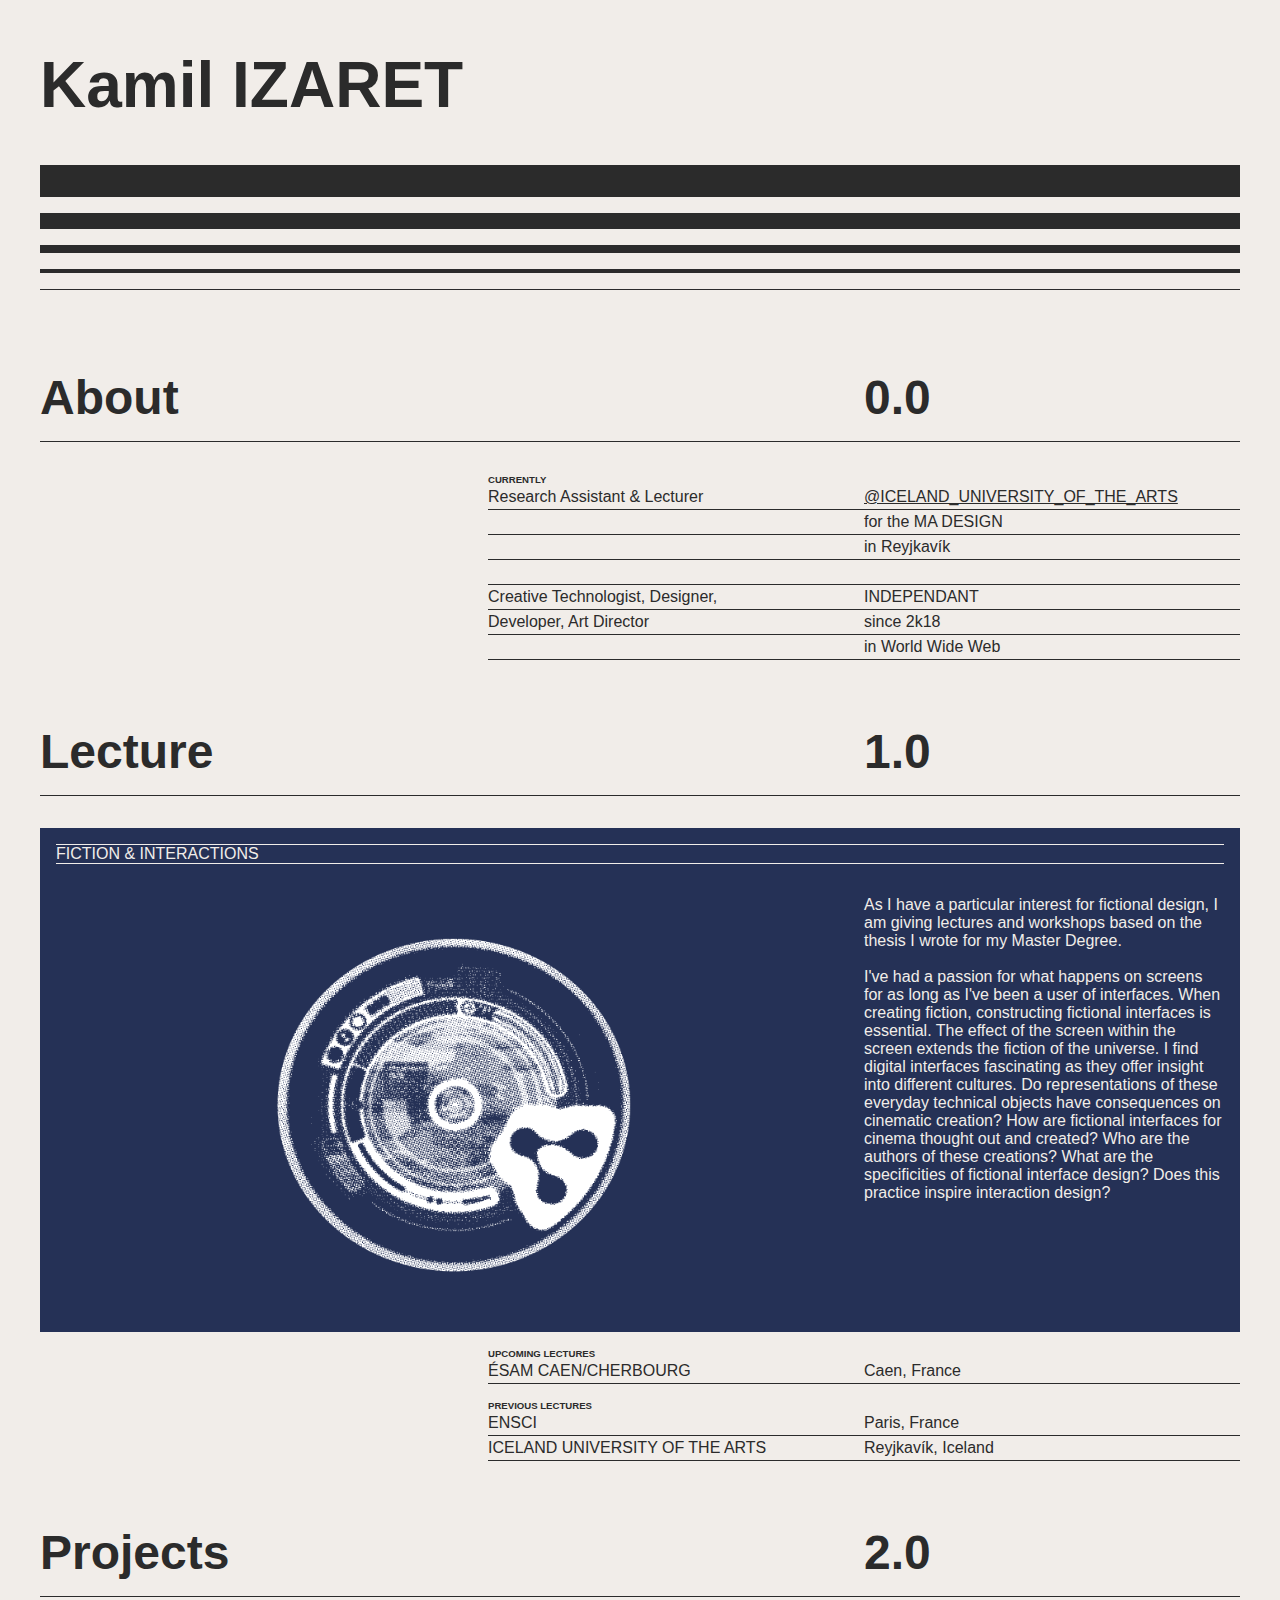
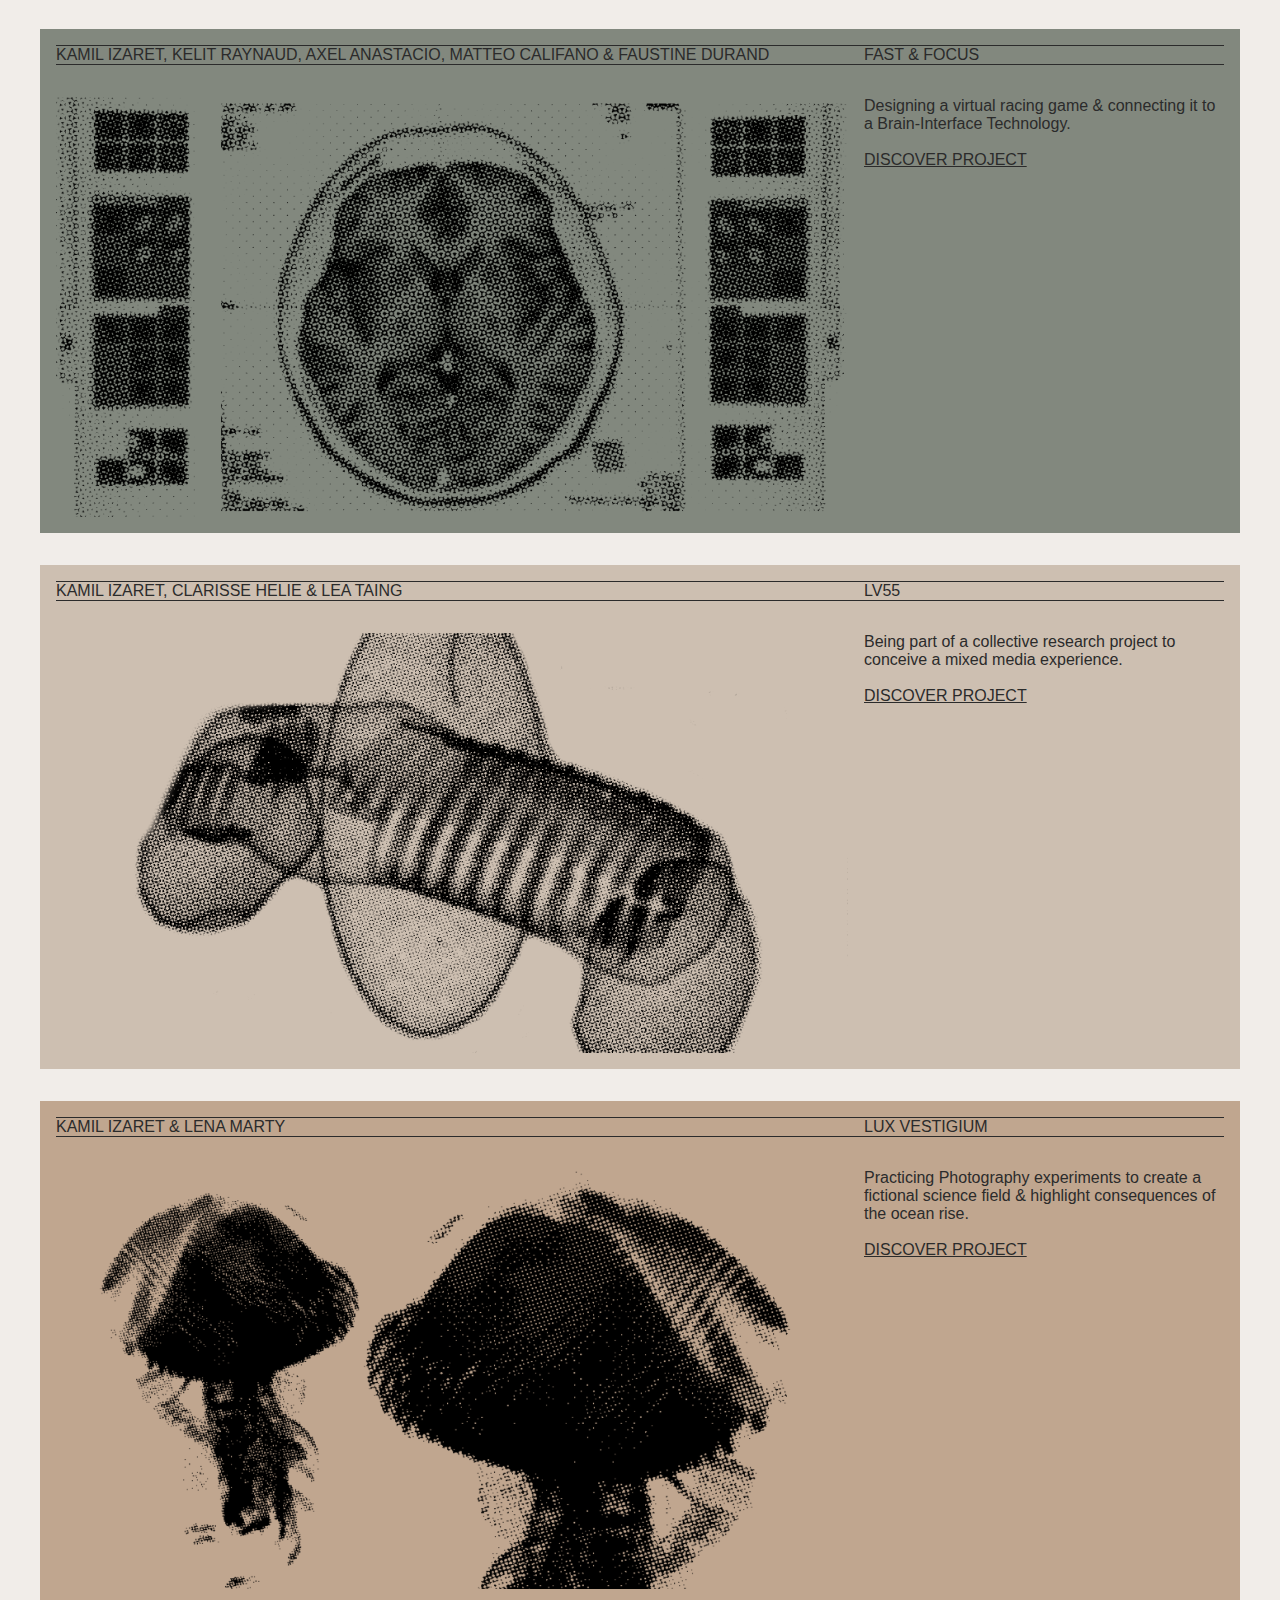
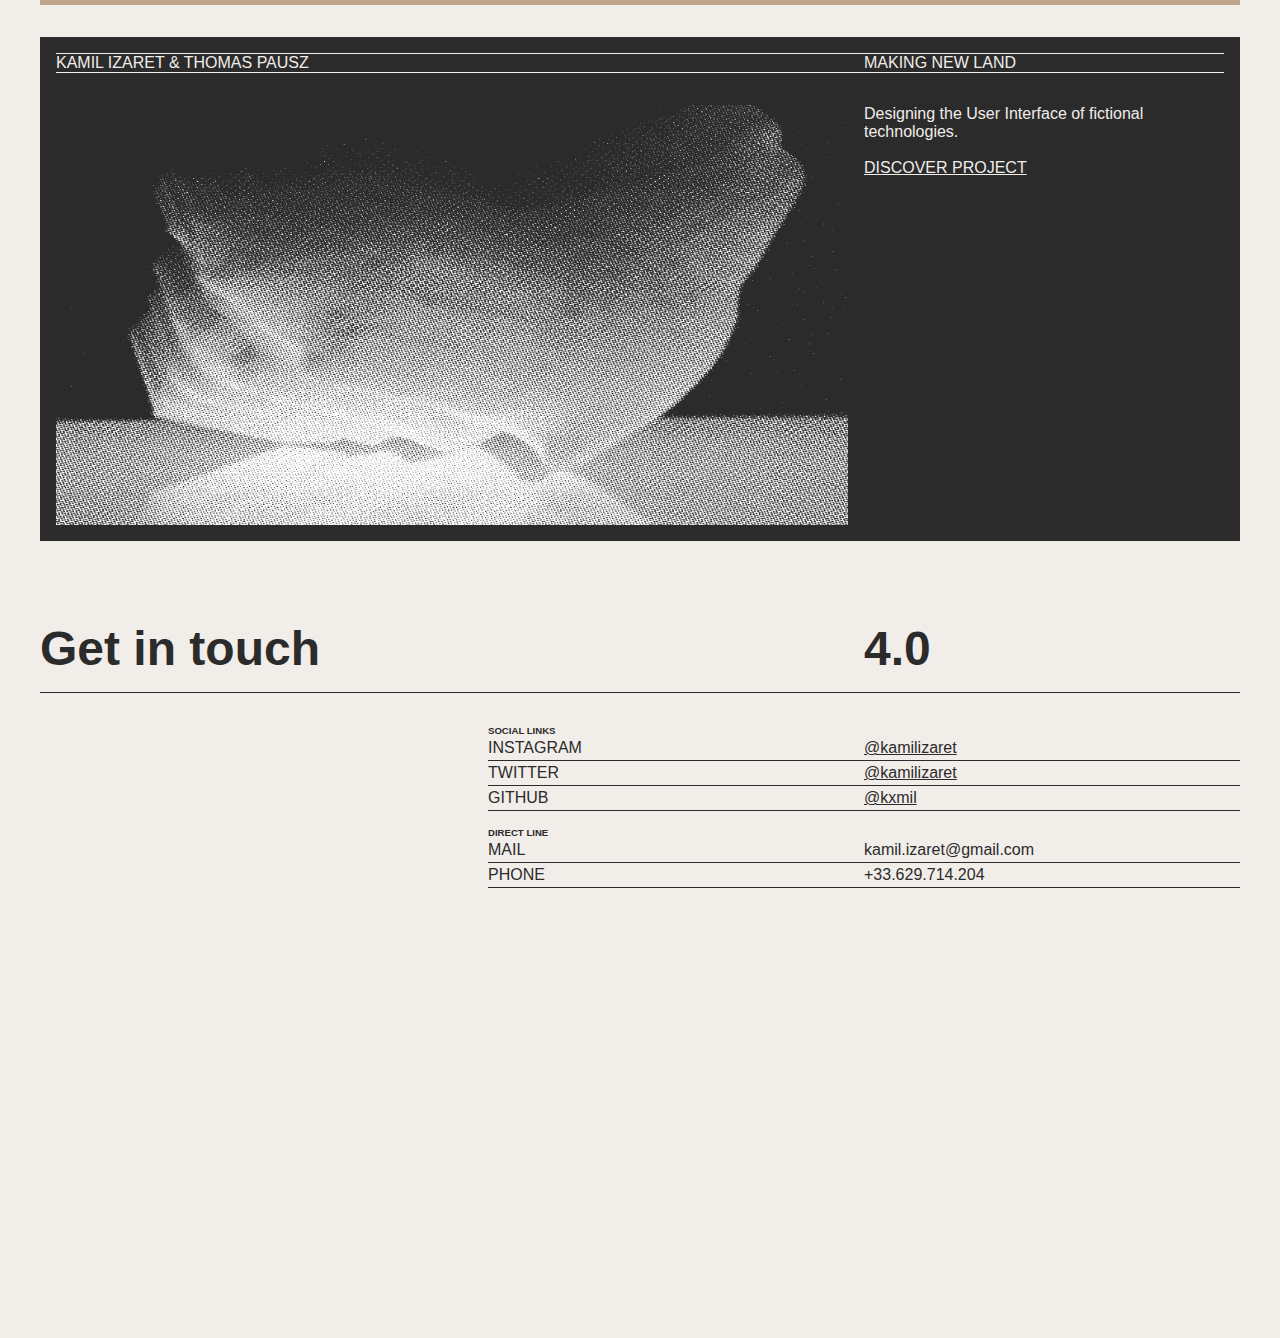
==== index.html @ cc4cf3bf "lecture text" ====
<!DOCTYPE html>
<html>
  <head>
    <title>Kamil IZARET</title>
    <meta charset="utf-8"/>
    <link rel="stylesheet" href="style.css" />
  </head>
  <body>
    <header class="section">
      <h1>Kamil IZARET</h1>
      <div class="la"></div>
      <div class="lb"></div>
      <div class="lc"></div>
      <div class="ld"></div>
      <div class="le"></div>
    </header>
    <div class="section">
      <div class="sectionHead">
        <h2>About</h2>
        <h2>0.0</h2>
      </div>
      <div class="table">
        <h5>CURRENTLY</h5>
        <div>
          <p>Research Assistant & Lecturer</p>
          <p><a href="https://www.lhi.is" target="_blank">@ICELAND_UNIVERSITY_OF_THE_ARTS</a></p>
        </div>
        <div>
          <p></p>
          <p>for the MA DESIGN</p>
        </div>
        <div>
          <p></p>
          <p>in Reyjkavík</p>
        </div>
        <div></div>
        <div>
          <p>Creative Technologist, Designer,</p>
          <p>INDEPENDANT</p>
        </div>
        <div>
          <p>Developer, Art Director</p>
          <p>since 2k18</p>
        </div>
        <div>
          <p></p>
          <p>in World Wide Web</p>
        </div>
      </div>
   </div>
    <div class="section">
      <div class="sectionHead">
        <h2>Lecture</h2>
        <h2>1.0</h2>
      </div>
      <div class="projectHead bgBlue">
        <p>FICTION & INTERACTIONS</p>
        <p></p>
      </div>
      <div class="project bgBlue">
        <div>
          <img src="img/fui.png" />
          <p>As I have a particular interest for fictional design, I am giving lectures and workshops based on the thesis I wrote for my Master Degree.
            <br><br>I've had a passion for what happens on screens for as long as I've been a user of interfaces. When creating fiction, constructing fictional interfaces is essential. The effect of the screen within the screen extends the fiction of the universe. I find digital interfaces fascinating as they offer insight into different cultures.  Do representations of these everyday technical objects have consequences on cinematic creation? How are fictional interfaces for cinema thought out and created? Who are the authors of these creations? What are the specificities of fictional interface design? Does this practice inspire interaction design?
          </p>
        </div>
      </div>
      <div class="table">
        <h5>UPCOMING LECTURES</h5>
        <div>
          <p>ÉSAM CAEN/CHERBOURG</p>
          <p>Caen, France</p>
        </div>
        <h5>PREVIOUS LECTURES</h5>
        <div>
          <p>ENSCI</p>
          <p>Paris, France</p>
        </div>
        <div>
          <p>ICELAND UNIVERSITY OF THE ARTS</p>
          <p>Reyjkavík, Iceland</p>
        </div>
      </div>
    </div>
    <div class="section">
      <div class="sectionHead">
        <h2>Projects</h2>
        <h2>2.0</h2>
      </div>

      <div class="projectHead bgGreen">
        <p>KAMIL IZARET, KELIT RAYNAUD, AXEL ANASTACIO, MATTEO CALIFANO & FAUSTINE DURAND</p>
        <p>FAST & FOCUS</p>
      </div>
      <div class="project bgGreen">
        <div>
          <img src="img/mentalista.png" />
          <p>Designing a virtual racing game & connecting it to a Brain-Interface Technology.
            <br><br><a class="discover" href="fast-and-focus/">DISCOVER PROJECT</a>
          </p>
        </div>
      </div>

      <div class="projectHead bgSilver">
        <p>KAMIL IZARET, CLARISSE HELIE & LEA TAING</p>
        <p>LV55</p>
      </div>
      <div class="project bgSilver">
        <div>
          <img src="img/lv.png" />
          <p>Being part of a collective research project to conceive a mixed media experience.
            <br><br><a class="discover" href="lv55/">DISCOVER PROJECT</a>
          </p>
        </div>
      </div>
      <div class="projectHead bgArgile">
        <p>KAMIL IZARET & LENA MARTY</p>
        <p>LUX VESTIGIUM</p>
      </div>
      <div class="project bgArgile">
        <div>
          <img src="/img/lux.png" />
          <p> Practicing Photography experiments to create a fictional science field & highlight consequences of the ocean rise.
            <br><br><a class="discover" href="lux-vestigium/">DISCOVER PROJECT</a>
          </p>
        </div>
      </div>
      <div class="projectHead bgDark">
        <p>KAMIL IZARET & THOMAS PAUSZ</p>
        <p>MAKING NEW LAND</p>
      </div>
      <div class="project bgDark">
        <div>
          <img src="img/mnl.png" />
          <p>Designing the User Interface of fictional technologies.
            <br><br><a class="discover bgDark" href="making-new-land/">DISCOVER PROJECT</a>
          </p>
        </div>
      </div>
    </div>
    <div class="section contact">
      <div class="sectionHead">
        <h2>Get in touch</h2>
        <h2>4.0</h2>
      </div>
      <div class="table">
        <h5>SOCIAL LINKS</h5>
        <div>
          <p>INSTAGRAM</p>
          <p><a href="https://instagram.com/kamilizaret" target="_blank">@kamilizaret</a></p>
        </div>
        <div>
          <p>TWITTER</p>
          <p><a href="https://twitter.com/kamilizaret" target="_blank">@kamilizaret</a></p>
        </div>
        <div>
          <p>GITHUB</p>
          <p><a href="https://github.com/kxmil" target="_blank">@kxmil</a></p>
        </div>
        <h5>DIRECT LINE</h5>
        <div>
          <p>MAIL</p>
          <p>kamil.izaret@gmail.com</p>
        </div>
        <div>
          <p>PHONE</p>
          <p>+33.629.714.204</p>
        </div>
      </div>
    </div>
  </body>
</html>
---- style.css ----
body{
  background: #f1ede9;
  color: #2b2b2b;
  margin: 0;
  padding: 0;
  font-family: sans-serif;
}

.bgGreen{
  background: #82887e;
}

.bgDark{
  background: #2b2b2b;
  color: #f1ede9;
}

.bgDark p{
  border-color: #f1ede9 !important;
}

.bgBlue{
  background: #253156;
  color: #f1ede9;
}

.bgBlue p{
  border-color: #f1ede9 !important;
}

.bgSilver{
  background: #cdbfb1;
}

.bgArgile{
  background: #c0a68f;
}

h1{
  margin-top: 3rem;
  font-size: 4em;
}

h2{
  font-size: 3em;
  margin-bottom: 1rem;
  margin-top: 4rem;
}

h5{
  font-size: 0.6rem;
  margin-bottom: 0;
}

header div{
  background: #2b2b2b;
  width: 100%;
  margin: 1rem 0;
}

.la{
  height: 2rem;
}

.lb{
  height: 1rem;
}

.lc{
  height: 0.5rem;
}

.ld{
  height: 0.25rem;
}

.le{
  height: 1px;
}

a{
  color: #2b2b2b;
}

.section{
  width: 1200px;
  margin: auto;
}

.contact{
  padding-bottom: 50vh;
}

.simpleColumn{
  width: 30%;
  margin-left: calc(840px - 1rem);
}

.doubleColumn{
  width: 60%;
  margin-left: 40%;
}

.sectionHead{
  border-bottom: 1px solid #2b2b2b;
  margin-bottom: 2rem;
}

.sectionHead h2:first-child{
  width: calc(840px - 1rem);
}

.sectionHead, .table div{
  display: flex;
}


.table{
  width: calc(720px + 2rem);
  margin-left: calc(480px - 2rem);
}

.table div{
  border-bottom: 1px solid #2b2b2b;
  height: 1.5rem;
}

.table div p{
  width: 50%;
  margin: 0;
  padding-top: 0.2rem;
}

.project{
  width: calc(100% - 2rem);
  height: 420px;
  padding: 1rem;
  margin-bottom: 1rem;
}

.project div{
  display: flex;
}

.folio.project img{
  width: 100%;
}

.project img{
  width: calc(840px - 3rem);
  margin-right: 1rem;
  height: 420px;
}

.project p{
  width: 360px;
  margin: 0;
}

.projectHead{
  padding: 1rem;
  display: flex;
  margin-top: 2rem;
}

.projectHead p{
  border-top: 1px solid #2b2b2b;
  border-bottom: 1px solid #2b2b2b;
  margin: 0;
}

.projectHead p:first-child{
  width: calc(840px - 3rem);
}

.projectHead p:last-child{
  width: 360px;
  padding-left: 1rem;
}

.doubleFlex{
  display: flex;
  margin-bottom: 1rem;
}

.doubleFlex img{
  width: calc(50% - 0.5rem);
}

.doubleFlex img:first-child{
  margin-right: 1rem;
}

.fullWidth{
  width: 1200px;
  margin-bottom: 1rem;
}

.longText{
  margin-left:calc(840px - 1rem);
}

.project.chap, .project.chap img{
  height: 610px;
}

.project.chap{
  padding: 0;
  margin-bottom: 1rem;
}

.project.chap img{
  width: 840px;
}

#mnl .project.chap, #mnl .project.chap img{
  height: 580px;
}

#lv55 .project.chap, #lv55 .project.chap img{
  height: 575px;
}
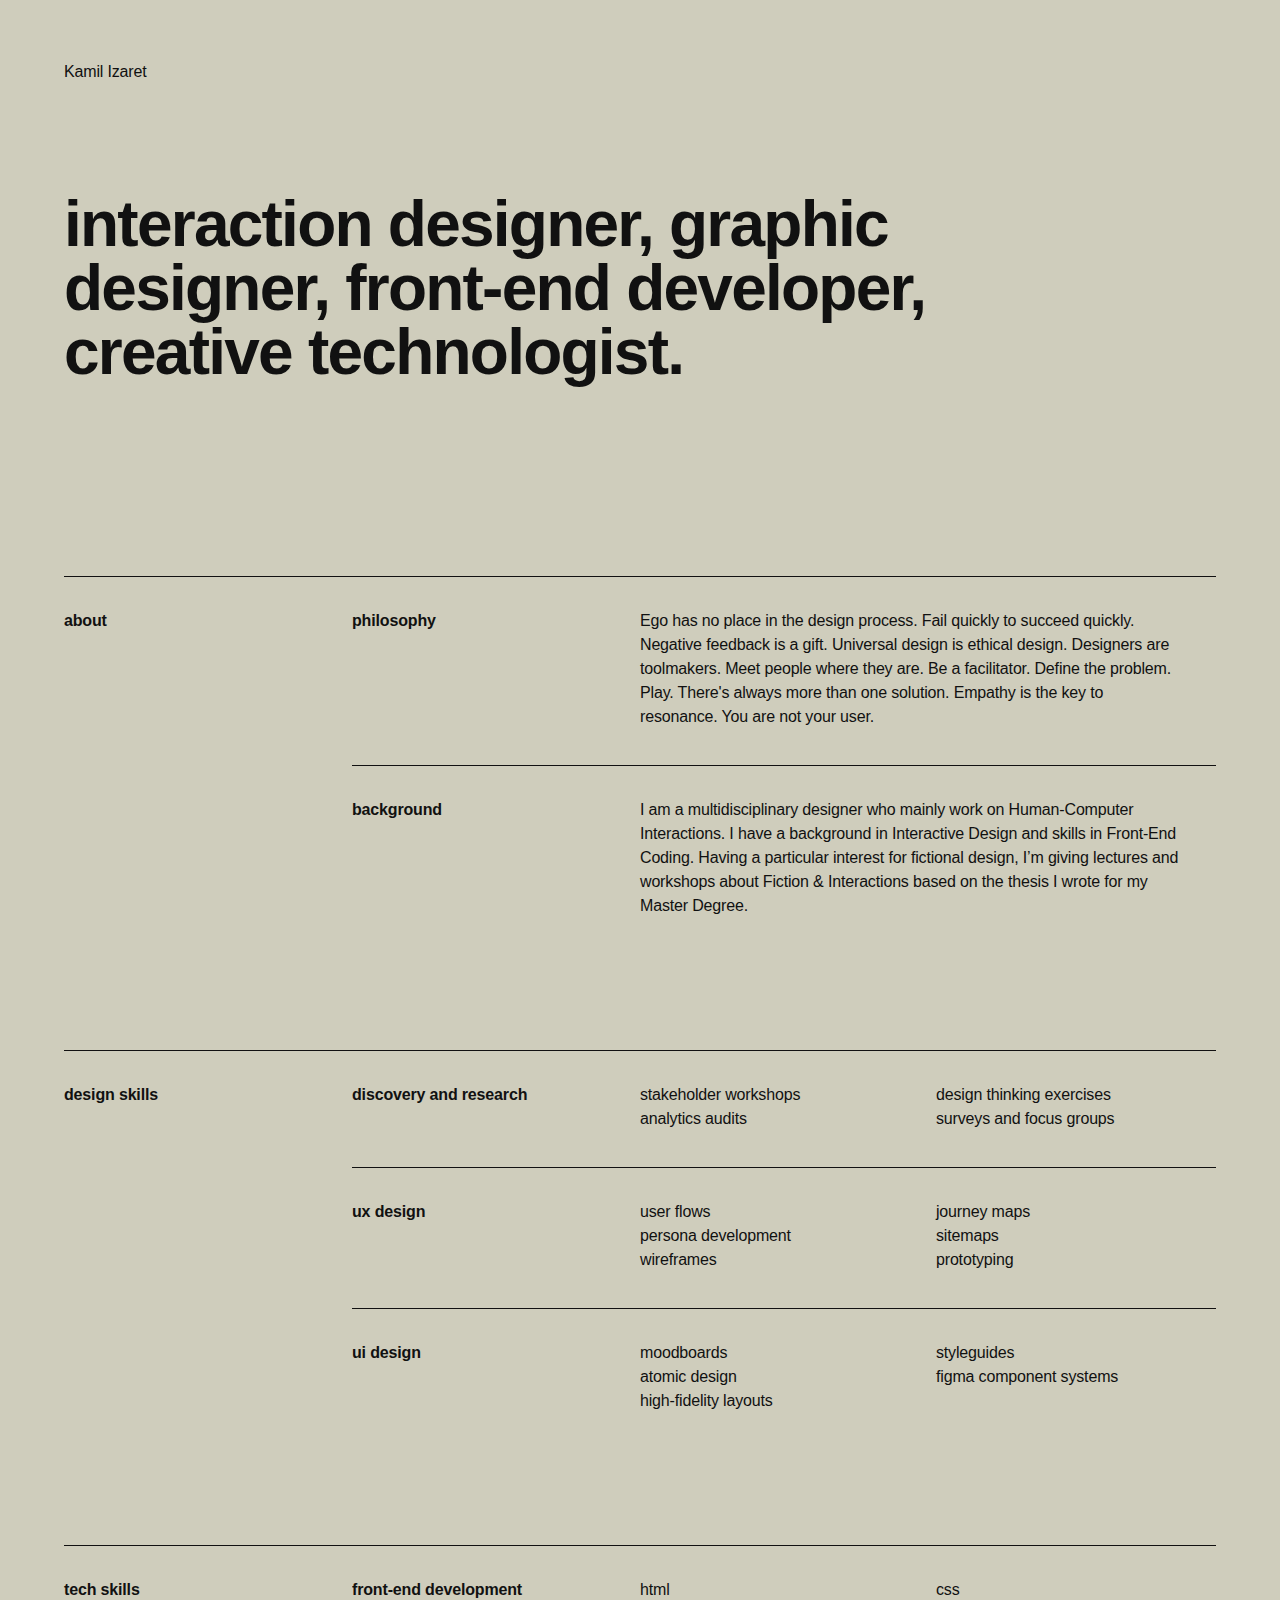
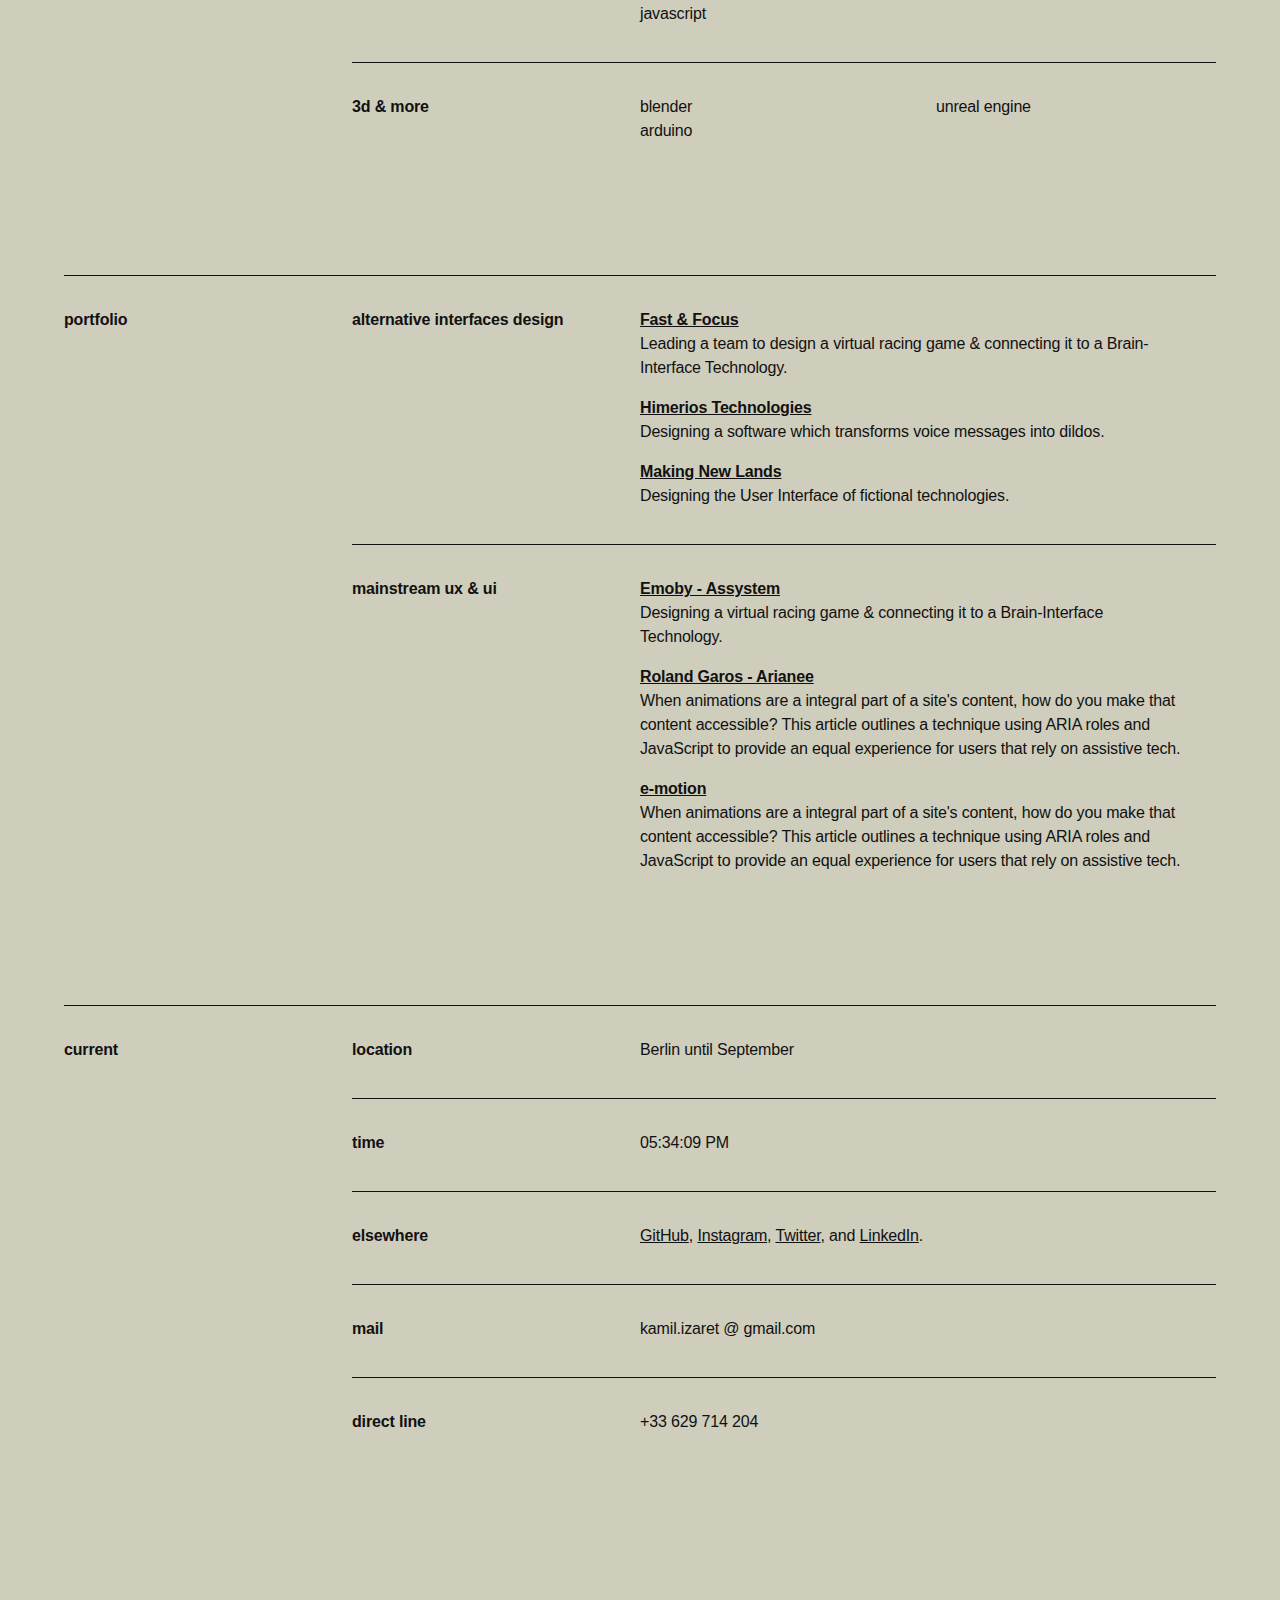
==== commit 4af279d4: "fast & focus update" ====
--- a/index.html
+++ b/index.html
@@ -1,172 +1,211 @@
+
 <!DOCTYPE html>
-<html>
-  <head>
-    <title>Kamil IZARET</title>
-    <meta charset="utf-8"/>
-    <link rel="stylesheet" href="style.css" />
-  </head>
-  <body>
-    <header class="section">
-      <h1>Kamil IZARET</h1>
-      <div class="la"></div>
-      <div class="lb"></div>
-      <div class="lc"></div>
-      <div class="ld"></div>
-      <div class="le"></div>
+<html lang="en-US">
+
+<head>
+  <meta charset="utf-8">
+  <title>Kamil IZARET</title>
+  <meta http-equiv="X-UA-Compatible" content="IE=edge">
+  <meta name="viewport" content="width=device-width, initial-scale=1.0">
+  <meta name="description" content="Sean is a UX designer, strategist, researcher, visual designer, front-end developer, and accessibility advocate with over ten years of experience.">
+  <meta property="og:type" content="website">
+  <meta property="og:title" content="Sean O'Shea: UX Designer and Strategist">
+  <meta property="og:description" content="Sean is a UX designer, strategist, researcher, visual designer, front-end developer, and accessibility advocate with over ten years of experience.">
+  <meta property="og:image" content="/og.png">
+  <meta property="og:image:alt" content="UX designer. Strategist. Researcher. Front-end developer. Accessibility advocate. Over ten years of experience.">
+  <meta name="twitter:card" content="summary_large_image">
+  <meta name="google-site-verification" content="BYBaV_vD0YF_QKquXZMkGooqlnshU-lAQzhA4WUsn0w">
+  <meta name="msvalidate.01" content="5D8D8CB34FC4756484ADA688AE2DA811">
+  <link rel="canonical" href="https://seanoshea.me/">
+  <link rel="icon" href="/favicon.svg" type="image/svg+xml">
+  <link rel="stylesheet" href="/style.css">
+  <script type="application/ld+json">{"@context":"http://www.schema.org","@type":"WebPage","@id":"https://seanoshea.me/#webpage","name":"Sean O'Shea: UX Designer and Strategist","description":"Sean is a UX designer, strategist, researcher, visual designer, front-end developer, and accessibility advocate with over ten years of experience.","url":"https://seanoshea.me/","mainEntity":{"@type":"Person","@id":"https://seanoshea.me/#person","name":"Sean O'Shea","givenName":"Sean","url":"https://seanoshea.me/","image":"https://www.savaslabs.com/sites/default/files/styles/550x550/public/2020-02/sean-oshea-square-outside-350by350-05efd5.jpg","description":"UX designer, strategist, front-end developer, and accessibility advocate","jobTitle":"UX Lead","worksFor":{"@type":"Organization","name":"Savas Labs","url":"https://savaslabs.com/"},"homeLocation":{"@type":"Place","keywords":["Eastern Standard Time","GMT-5"]},"knowsAbout":["UX design","Accessibility","Front-end development","UI design","Design Thinking","User research"],"mainEntityOfPage":"","sameAs":["https://www.savaslabs.com/team/sean-oshea","https://github.com/sposhe","https://codepen.io/os/","https://stackoverflow.com/users/5351721/","https://figma.com/@sposhe","https://www.linkedin.com/in/sposhea/"]},"accessibilityControl":["fullKeyboardControl","fullMouseControl","fullTouchControl"],"accessibilityFeature":["readingOrder","structuralNavigation","tableOfContents","alternativeContent","longDescription","highContrastDisplay"],"accessibilityHazard":"none"}</script>
+</head>
+
+<body>
+  <main>
+    <header class="home">
+      <h1><span class="name">Kamil Izaret</span> interaction designer, graphic designer, front-end developer, creative technologist.</h1>
     </header>
-    <div class="section">
-      <div class="sectionHead">
-        <h2>About</h2>
-        <h2>0.0</h2>
-      </div>
-      <div class="table">
-        <h5>CURRENTLY</h5>
-        <div>
-          <p>Research Assistant & Lecturer</p>
-          <p><a href="https://www.lhi.is" target="_blank">@ICELAND_UNIVERSITY_OF_THE_ARTS</a></p>
+    <section class="section text">
+      <h2>About</h2>
+      <div class="section-content">
+        <section class="subsection">
+          <h3>Philosophy</h3>
+          <div class="subsection-content">
+            <p>Ego has no place in the design process. Fail quickly to succeed quickly. Negative feedback is a gift. Universal design is ethical design. Designers are toolmakers. Meet people where they are. Be a facilitator. Define the problem. Play. There's always more than one solution. Empathy is the key to resonance. You are not your user.</p>
+          </div>
+        </section>
+        <section class="subsection">
+          <h3>Background</h3>
+          <div class="subsection-content">
+            <p>I am a multidisciplinary designer who mainly work on Human-Computer Interactions. I have a background in Interactive Design and skills in Front-End Coding. Having a particular interest for fictional design, I’m giving lectures and workshops about Fiction & Interactions based on the thesis I wrote for my Master Degree.</p>
+          </div>
+        </section>
+      </div>
+    </section>
+    <section class="section lists">
+      <h2>design Skills</h2>
+      <div class="section-content">
+        <section class="subsection">
+          <h3>Discovery and Research</h3>
+          <div class="subsection-content">
+            <ul>
+              <li>stakeholder workshops</li>
+              <li>design thinking exercises</li>
+              <li>analytics audits</li>
+              <li>surveys and focus groups</li>
+            </ul>
+          </div>
+        </section>
+        <section class="subsection">
+          <h3><abbr>UX</abbr> Design</h3>
+          <div class="subsection-content">
+            <ul>
+              <li>user flows</li>
+              <li>journey maps</li>
+              <li>persona development</li>
+              <li>sitemaps</li>
+              <li>wireframes</li>
+              <li>prototyping</li>
+            </ul>
+          </div>
+        </section>
+        <section class="subsection">
+          <h3>ui Design</h3>
+          <div class="subsection-content">
+            <ul>
+              <li>moodboards</li>
+              <li>styleguides</li>
+              <li>atomic design</li>
+              <li>figma component systems</li>
+              <li>high-fidelity layouts</li>
+            </ul>
+          </div>
+        </section>
         </div>
-        <div>
-          <p></p>
-          <p>for the MA DESIGN</p>
-        </div>
-        <div>
-          <p></p>
-          <p>in Reyjkavík</p>
-        </div>
-        <div></div>
-        <div>
-          <p>Creative Technologist, Designer,</p>
-          <p>INDEPENDANT</p>
-        </div>
-        <div>
-          <p>Developer, Art Director</p>
-          <p>since 2k18</p>
-        </div>
-        <div>
-          <p></p>
-          <p>in World Wide Web</p>
-        </div>
-      </div>
-   </div>
-    <div class="section">
-      <div class="sectionHead">
-        <h2>Lecture</h2>
-        <h2>1.0</h2>
-      </div>
-      <div class="projectHead bgBlue">
-        <p>FICTION & INTERACTIONS</p>
-        <p></p>
-      </div>
-      <div class="project bgBlue">
-        <div>
-          <img src="img/fui.png" />
-          <p>As I have a particular interest for fictional design, I am giving lectures and workshops based on the thesis I wrote for my Master Degree.
-            <br><br>I've had a passion for what happens on screens for as long as I've been a user of interfaces. When creating fiction, constructing fictional interfaces is essential. The effect of the screen within the screen extends the fiction of the universe. I find digital interfaces fascinating as they offer insight into different cultures.  Do representations of these everyday technical objects have consequences on cinematic creation? How are fictional interfaces for cinema thought out and created? Who are the authors of these creations? What are the specificities of fictional interface design? Does this practice inspire interaction design?
-          </p>
-        </div>
-      </div>
-      <div class="table">
-        <h5>UPCOMING LECTURES</h5>
-        <div>
-          <p>ÉSAM CAEN/CHERBOURG</p>
-          <p>Caen, France</p>
-        </div>
-        <h5>PREVIOUS LECTURES</h5>
-        <div>
-          <p>ENSCI</p>
-          <p>Paris, France</p>
-        </div>
-        <div>
-          <p>ICELAND UNIVERSITY OF THE ARTS</p>
-          <p>Reyjkavík, Iceland</p>
-        </div>
-      </div>
-    </div>
-    <div class="section">
-      <div class="sectionHead">
-        <h2>Projects</h2>
-        <h2>2.0</h2>
-      </div>
-
-      <div class="projectHead bgGreen">
-        <p>KAMIL IZARET, KELIT RAYNAUD, AXEL ANASTACIO, MATTEO CALIFANO & FAUSTINE DURAND</p>
-        <p>FAST & FOCUS</p>
-      </div>
-      <div class="project bgGreen">
-        <div>
-          <img src="img/mentalista.png" />
-          <p>Designing a virtual racing game & connecting it to a Brain-Interface Technology.
-            <br><br><a class="discover" href="fast-and-focus/">DISCOVER PROJECT</a>
-          </p>
-        </div>
-      </div>
-
-      <div class="projectHead bgSilver">
-        <p>KAMIL IZARET, CLARISSE HELIE & LEA TAING</p>
-        <p>LV55</p>
-      </div>
-      <div class="project bgSilver">
-        <div>
-          <img src="img/lv.png" />
-          <p>Being part of a collective research project to conceive a mixed media experience.
-            <br><br><a class="discover" href="lv55/">DISCOVER PROJECT</a>
-          </p>
-        </div>
-      </div>
-      <div class="projectHead bgArgile">
-        <p>KAMIL IZARET & LENA MARTY</p>
-        <p>LUX VESTIGIUM</p>
-      </div>
-      <div class="project bgArgile">
-        <div>
-          <img src="/img/lux.png" />
-          <p> Practicing Photography experiments to create a fictional science field & highlight consequences of the ocean rise.
-            <br><br><a class="discover" href="lux-vestigium/">DISCOVER PROJECT</a>
-          </p>
-        </div>
-      </div>
-      <div class="projectHead bgDark">
-        <p>KAMIL IZARET & THOMAS PAUSZ</p>
-        <p>MAKING NEW LAND</p>
-      </div>
-      <div class="project bgDark">
-        <div>
-          <img src="img/mnl.png" />
-          <p>Designing the User Interface of fictional technologies.
-            <br><br><a class="discover bgDark" href="making-new-land/">DISCOVER PROJECT</a>
-          </p>
-        </div>
-      </div>
-    </div>
-    <div class="section contact">
-      <div class="sectionHead">
-        <h2>Get in touch</h2>
-        <h2>4.0</h2>
-      </div>
-      <div class="table">
-        <h5>SOCIAL LINKS</h5>
-        <div>
-          <p>INSTAGRAM</p>
-          <p><a href="https://instagram.com/kamilizaret" target="_blank">@kamilizaret</a></p>
-        </div>
-        <div>
-          <p>TWITTER</p>
-          <p><a href="https://twitter.com/kamilizaret" target="_blank">@kamilizaret</a></p>
-        </div>
-        <div>
-          <p>GITHUB</p>
-          <p><a href="https://github.com/kxmil" target="_blank">@kxmil</a></p>
-        </div>
-        <h5>DIRECT LINE</h5>
-        <div>
-          <p>MAIL</p>
-          <p>kamil.izaret@gmail.com</p>
-        </div>
-        <div>
-          <p>PHONE</p>
-          <p>+33.629.714.204</p>
-        </div>
-      </div>
-    </div>
-  </body>
+      </section>
+    <section class="section lists">
+      <h2>Tech Skills</h2>
+      <div class="section-content">
+        <section class="subsection">
+          <h3>Front-end Development</h3>
+          <div class="subsection-content">
+            <ul>
+              <li>html</li>
+              <li>css</li>
+              <li>javascript</li>
+            </ul>
+          </div>
+        </section>
+        <section class="subsection">
+          <h3>3D & More</h3>
+          <div class="subsection-content">
+            <ul>
+              <li>blender</li>
+              <li>unreal engine</li>
+              <li>arduino</li>
+            </ul>
+          </div>
+        </section>
+      </div>
+    </section>
+    <section class="section cards">
+      <h2>Portfolio</h2>
+      <div class="section-content">
+        <section class="subsection">
+          <h3>Alternative Interfaces Design</h3>
+          <div class="subsection-content">
+            <dl>
+              <div class="card">
+                <dt><a href="fast-and-focus/" rel="external">Fast & Focus</a></dt>
+                <dd>Leading a team to design a virtual racing game & connecting it to a Brain-Interface Technology.</dd>
+              </div>
+              <div class="card">
+                <dt><a href="" rel="external">Himerios Technologies</a></dt>
+                <dd>Designing a software which transforms voice messages into dildos.</dd>
+              </div>
+              <div class="card">
+                <dt><a href="" rel="external">Making New Lands</a></dt>
+                <dd>Designing the User Interface of fictional technologies.</dd>
+              </div>
+            </dl>
+          </div>
+        </section>
+        <section class="subsection">
+          <h3>Mainstream UX & UI</h3>
+          <div class="subsection-content">
+            <dl>
+              <div class="card">
+                <dt><a href="" rel="external">Emoby - Assystem</a></dt>
+                <dd>Designing a virtual racing game & connecting it to a Brain-Interface Technology.</dd>
+              </div>
+              <div class="card">
+                <dt><a href="" rel="external">Roland Garos - Arianee</a></dt>
+                <dd>When animations are a integral part of a site's content, how do you make that content accessible? This article outlines a technique using ARIA roles and JavaScript to provide an equal experience for users that rely on assistive tech.</dd>
+              </div>
+              <div class="card">
+                <dt><a href="" rel="external">e-motion</a></dt>
+                <dd>When animations are a integral part of a site's content, how do you make that content accessible? This article outlines a technique using ARIA roles and JavaScript to provide an equal experience for users that rely on assistive tech.</dd>
+              </div>
+            </dl>
+          </div>
+        </section>
+      </div>
+    </section>
+    <section class="section text">
+      <h2>Current</h2>
+      <div class="section-content">
+        <section class="subsection">
+          <h3>location</h3>
+          <div class="subsection-content">
+            <p>Berlin until September</p>
+          </div>
+        </section>
+        <section class="subsection">
+          <h3>Time</h3>
+          <div class="subsection-content">
+            <p id="time"></p>
+          </div>
+        </section>
+        <section class="subsection">
+          <h3>Elsewhere</h3>
+          <div class="subsection-content">
+            <p><a href="https://github.com/kxmil" rel="external noreferrer">GitHub</a>, <a href="https://www.instagram.com/kamilizaret" rel="external noreferrer">Instagram</a>, <a href="https://www.twitter.com/kamilizaret" rel="external noreferrer">Twitter</a>, and <a href="https://www.linkedin.com/in/sposhea/" rel="external noreferrer">LinkedIn</a>.</p>
+          </div>
+        </section>
+        <section class="subsection">
+          <h3>mail</h3>
+          <div class="subsection-content">
+            <p>kamil.izaret @ gmail.com</p>
+          </div>
+        </section>
+        <section class="subsection">
+          <h3>direct line</h3>
+          <div class="subsection-content">
+            <p>+33 629 714 204</p>
+          </div>
+        </section>
+      </div>
+    </section>
+  </main>
+  <script>
+    function updateTime() {
+        const options = {
+            hour: '2-digit',
+            minute: '2-digit',
+            second: '2-digit',
+            timeZone: 'Europe/Berlin'
+        };
+        const currentTime = new Date().toLocaleString('en-US', options);
+        document.getElementById('time').innerText = currentTime;
+    }
+
+    // Call updateTime() initially to display the time immediately
+    updateTime();
+
+    // Update the time every second
+    setInterval(updateTime, 1000);
+  </script>
+</body>
 </html>--- a/style.css
+++ b/style.css
@@ -1,222 +1,622 @@
-body{
-  background: #f1ede9;
-  color: #2b2b2b;
+html {
+  line-height: 1.15;
+  -webkit-text-size-adjust: 100%;
+}
+
+body {
   margin: 0;
+  font-family: sans-serif;
+  background: #cfcdbc !important;
+  color: #111;
+}
+
+::selection{
+  background: #111;
+  color: #cfcdbc;
+}
+
+h1 {
+  font-size: 2em;
+  margin: 0.67em 0;
+}
+
+hr {
+  box-sizing: content-box;
+  height: 0;
+  overflow: visible;
+}
+
+pre {
+  font-family: monospace, monospace;
+  font-size: 1em;
+}
+
+a {
+  background-color: transparent;
+}
+
+abbr[title] {
+  border-bottom: none;
+  text-decoration: underline;
+  -webkit-text-decoration: underline dotted;
+  text-decoration: underline dotted;
+}
+
+b, strong {
+  font-weight: bolder;
+}
+
+code, kbd, samp {
+  font-family: monospace, monospace;
+  font-size: 1em;
+}
+
+small {
+  font-size: 80%;
+}
+
+sub, sup {
+  font-size: 75%;
+  line-height: 0;
+  position: relative;
+  vertical-align: baseline;
+}
+
+sub {
+  bottom: -0.25em;
+}
+
+sup {
+  top: -0.5em;
+}
+
+img {
+  border-style: none;
+}
+
+button, input, optgroup, select, textarea {
+  font-family: inherit;
+  font-size: 100%;
+  line-height: 1.15;
+  margin: 0;
+}
+
+button, input {
+  overflow: visible;
+}
+
+button, select {
+  text-transform: none;
+}
+
+[type=button], [type=reset], [type=submit], button {
+  -webkit-appearance: button;
+}
+
+[type=button]::-moz-focus-inner, [type=reset]::-moz-focus-inner, [type=submit]::-moz-focus-inner, button::-moz-focus-inner {
+  border-style: none;
   padding: 0;
-  font-family: sans-serif;
-}
-
-.bgGreen{
-  background: #82887e;
-}
-
-.bgDark{
-  background: #2b2b2b;
-  color: #f1ede9;
-}
-
-.bgDark p{
-  border-color: #f1ede9 !important;
-}
-
-.bgBlue{
-  background: #253156;
-  color: #f1ede9;
-}
-
-.bgBlue p{
-  border-color: #f1ede9 !important;
-}
-
-.bgSilver{
-  background: #cdbfb1;
-}
-
-.bgArgile{
-  background: #c0a68f;
-}
-
-h1{
-  margin-top: 3rem;
-  font-size: 4em;
-}
-
-h2{
-  font-size: 3em;
+}
+
+[type=button]:-moz-focusring, [type=reset]:-moz-focusring, [type=submit]:-moz-focusring, button:-moz-focusring {
+  outline: 1px dotted ButtonText;
+}
+
+fieldset {
+  padding: 0.35em 0.75em 0.625em;
+}
+
+legend {
+  box-sizing: border-box;
+  color: inherit;
+  display: table;
+  max-width: 100%;
+  padding: 0;
+  white-space: normal;
+}
+
+progress {
+  vertical-align: baseline;
+}
+
+textarea {
+  overflow: auto;
+}
+
+[type=checkbox], [type=radio] {
+  box-sizing: border-box;
+  padding: 0;
+}
+
+[type=number]::-webkit-inner-spin-button, [type=number]::-webkit-outer-spin-button {
+  height: auto;
+}
+
+[type=search] {
+  -webkit-appearance: textfield;
+  outline-offset: -2px;
+}
+
+[type=search]::-webkit-search-decoration {
+  -webkit-appearance: none;
+}
+
+::-webkit-file-upload-button {
+  -webkit-appearance: button;
+  font: inherit;
+}
+
+details {
+  display: block;
+}
+
+summary {
+  display: list-item;
+}
+
+template {
+  display: none;
+}
+
+[hidden] {
+  display: none;
+}
+
+a, article, aside, blockquote, body, code, dd, div, dl, dt, fieldset, figcaption, figure, footer, form, h1, h2, h3, h4, h5, h6, header, html, input[type=email], input[type=number], input[type=password], input[type=tel], input[type=text], input[type=url], legend, li, main, nav, ol, p, pre, section, table, td, textarea, th, tr, ul {
+  box-sizing: border-box;
+}
+
+img {
+  width: 100%;
+}
+
+html,
+body,
+div,
+article,
+aside,
+section,
+main,
+nav,
+footer,
+header,
+form,
+fieldset,
+legend,
+pre,
+code,
+a,
+h1, h2, h3, h4, h5, h6,
+p,
+ul,
+ol,
+li,
+dl,
+dt,
+dd,
+blockquote,
+figcaption,
+figure,
+textarea,
+table,
+td,
+th,
+tr,
+input[type=email],
+input[type=number],
+input[type=password],
+input[type=tel],
+input[type=text],
+input[type=url],
+.border-box {
+  box-sizing: border-box;
+}
+
+.section {
+  border-top-style: solid;
+  border-top-width: 1px;
+}
+
+header.home h1 span.name {
+  top: 0;
+}
+
+.section h2 {
+  top: -1rem;
+}
+
+:root {
+  font-family: -apple-system, BlinkMacSystemFont, "avenir next", avenir, helvetica, "helvetica neue", ubuntu, roboto, noto, "segoe ui", arial, sans-serif;
+}
+
+li, dd, p, figcaption {
+  font-weight: 300;
+}
+
+header.home h1 span.name {
+  font-weight: 400;
+}
+
+dt {
+  font-weight: 700;
+}
+
+dt span{
+  font-weight: 100;
+}
+
+.card dt, .card dd, .text .subsection-content p, .lists .subsection-content ul li, .subsection h3, .section h2 {
+  line-height: 1.5;
+}
+
+ul, ol, dl {
+  list-style-type: none;
+}
+
+.section, header.home {
+  position: relative;
+}
+
+.section h2, header.home h1 span.name {
+  position: absolute;
+  background: #cfcdbc;
+}
+
+main {
+  padding: 2rem;
+}
+
+ul {
+  padding-left: 0;
+}
+
+.subsection .subsection-content {
+  padding-left: 1rem;
+}
+
+.section h2 {
+  padding-right: 0.5rem;
+}
+
+.section {
+  padding-bottom: 2rem;
+}
+
+.section {
+  padding-top: 0.5rem;
+}
+
+header.home h1 {
+  padding-top: 4rem;
+  padding-bottom: 4rem;
+}
+
+.section h2 {
+  margin: 0;
+}
+
+dd {
+  margin-left: 0;
+}
+
+.card:last-child {
+  margin-bottom: 0;
+}
+
+.text .subsection-content p {
+  margin-top: 0;
+}
+
+header + .section {
+  margin-top: 8rem;
+}
+
+.lists .subsection-content ul, .subsection h3, header.home h1 {
+  margin-top: 0;
+  margin-bottom: 0;
+}
+
+.card {
+  margin-top: 1rem;
   margin-bottom: 1rem;
+}
+
+.subsection {
+  margin-top: 2rem;
+  margin-bottom: 2rem;
+}
+
+.section {
   margin-top: 4rem;
-}
-
-h5{
-  font-size: 0.6rem;
-  margin-bottom: 0;
-}
-
-header div{
-  background: #2b2b2b;
+  margin-bottom: 4rem;
+}
+
+h2, h3, h4, h5, h6 {
+  text-transform: lowercase;
+}
+
+.card dt, .card dd, header.home h1 span.name, h1, h2, h3, h4, h5, h6, li, dt, dd, p {
+  font-size: 1.25rem;
+}
+
+h1, h2, h3, h4, h5, h6, li, dt, dd, p {
+  max-width: 30em;
+}
+
+.text .subsection-content p, .text .subsection-content img{
+  max-width: 34em;
+}
+
+.sr-only {
+  position: absolute;
+  padding: 0;
+  border-width: 0;
+  overflow: hidden;
+  clip: rect(0, 0, 0, 0);
+  width: 1px;
+  height: 1px;
+  margin: -1px;
+}
+
+.sr-only-focusable:focus {
+  position: relative;
+  width: auto;
+  height: auto;
+  clip: initial;
+  margin: inherit;
+  border: initial;
+}
+
+header.home h1 span.name, a, :root {
+  color: #111;
+}
+
+header.home h1 span.name, h1, h2, h3, h4, h5, h6, li, dt, dd, p {
+  letter-spacing: -0.01em;
+}
+
+@media screen and (min-width: 768px) {
+  .subsection {
+    display: flex;
+  }
+  header.home h1 {
+    max-width: 48rem;
+  }
+  main {
+    padding: 4rem;
+  }
+  .subsection .subsection-content {
+    padding-left: 0;
+  }
+  .section {
+    padding-top: 1rem;
+  }
+  header.home h1 {
+    padding-top: 8rem;
+    padding-bottom: 8rem;
+  }
+  .text .subsection-content p:last-child {
+    margin-bottom: 0;
+  }
+  .card {
+    margin-top: 0;
+  }
+  header + .section {
+    margin-top: 4rem;
+  }
+  .cards .subsection-content dl {
+    margin-top: 0;
+    margin-bottom: 0;
+  }
+  .card dt, .card dd, header.home h1 span.name, h1, h2, h3, h4, h5, h6, li, dt, dd, p {
+    font-size: 1rem;
+  }
+  .subsection .subsection-content, .subsection h3 {
+    width: 50%;
+  }
+  .sr-only-ns {
+    position: absolute;
+    padding: 0;
+    border-width: 0;
+    overflow: hidden;
+    clip: rect(0, 0, 0, 0);
+    width: 1px;
+    height: 1px;
+    margin: -1px;
+  }
+  .sr-only-focusable-ns:focus {
+    position: relative;
+    width: auto;
+    height: auto;
+    clip: initial;
+    margin: inherit;
+    border: initial;
+  }
+}
+@media screen and (min-width: 1024px) {
+  .subsection:not(:first-child) {
+    border-top-style: solid;
+    border-top-width: 1px;
+  }
+  .section {
+    display: flex;
+  }
+  header.home h1 {
+    max-width: 64rem;
+  }
+  .section h2 {
+    position: relative;
+  }
+  .section h2 {
+    padding-right: 0;
+  }
+  .subsection {
+    padding-bottom: 2rem;
+  }
+  .subsection:not(:first-child) {
+    padding-top: 2rem;
+  }
+  .subsection {
+    margin-bottom: 0.25rem;
+  }
+  .subsection:not(:first-child) {
+    margin-top: 0;
+  }
+  .subsection {
+    margin-top: 1rem;
+  }
+  .section h2 {
+    margin-top: 1rem;
+    margin-bottom: 1rem;
+  }
+  .card dt, .card dd, .card h4 {
+    max-width: 34em;
+  }
+  .section h2 {
+    width: 25%;
+  }
+  .section .section-content {
+    width: 75%;
+  }
+  .subsection h3 {
+    width: 33.3333333333%;
+  }
+  .subsection .subsection-content {
+    width: 66.6666666667%;
+  }
+  .sr-only-l {
+    position: absolute;
+    padding: 0;
+    border-width: 0;
+    overflow: hidden;
+    clip: rect(0, 0, 0, 0);
+    width: 1px;
+    height: 1px;
+    margin: -1px;
+  }
+  .sr-only-focusable-l:focus {
+    position: relative;
+    width: auto;
+    height: auto;
+    clip: initial;
+    margin: inherit;
+    border: initial;
+  }
+  .section h2 {
+    background: #cfcdbc;
+  }
+  .lists .subsection-content ul {
+    width: 100%;
+    display: flex;
+    flex-wrap: wrap;
+    -moz-column-gap: 1rem;
+         column-gap: 1rem;
+  }
+  .lists .subsection-content ul > * {
+    flex-basis: calc(50% - 0.5rem);
+  }
+  .section h2 {
+    width: 25%;
+  }
+  .section .section-content {
+    width: 75%;
+  }
+}
+@media screen and (min-width: 1350px) {
+  .section h2 {
+    width: 20%;
+  }
+  .subsection h3 {
+    width: 25%;
+  }
+  .subsection .subsection-content {
+    width: 75%;
+  }
+  .section .section-content {
+    width: 80%;
+  }
+  .sr-only-xl {
+    position: absolute;
+    padding: 0;
+    border-width: 0;
+    overflow: hidden;
+    clip: rect(0, 0, 0, 0);
+    width: 1px;
+    height: 1px;
+    margin: -1px;
+  }
+  .sr-only-focusable-xl:focus {
+    position: relative;
+    width: auto;
+    height: auto;
+    clip: initial;
+    margin: inherit;
+    border: initial;
+  }
+  .lists .subsection-content ul {
+    width: 100%;
+    display: flex;
+    flex-wrap: wrap;
+    -moz-column-gap: 1rem;
+         column-gap: 1rem;
+  }
+  .lists .subsection-content ul > * {
+    flex-basis: calc(32% - 0.5rem);
+  }
+  .section h2 {
+    width: 20%;
+  }
+  .subsection h3 {
+    width: 25%;
+  }
+  .subsection .subsection-content {
+    width: 75%;
+  }
+  .section .section-content {
+    width: 80%;
+  }
+}
+header.home h1 {
+  font-size: 2rem;
+}
+@media screen and (min-width: 768px) {
+  header.home h1 {
+    font-size: 2.5rem;
+    line-height: 1;
+    letter-spacing: -0.0275em;
+  }
+}
+@media screen and (min-width: 1024px) {
+  header.home h1 {
+    font-size: 4rem;
+  }
+}
+
+abbr {
+  font-feature-settings: "c2sc";
+}
+
+abbr.normal {
+  font-feature-settings: normal;
+}
+
+a:hover, a:focus {
+  background:#111;
+  color: #cfcdbc;
+}
+a:focus {
+  outline-offset: 0.1em;
+}
+
+.section h2 {
+  top: -0.85em;
+}
+@media screen and (min-width: 1024px) {
+  .section h2 {
+    top: auto;
+  }
+}
+
+iframe{
   width: 100%;
-  margin: 1rem 0;
-}
-
-.la{
-  height: 2rem;
-}
-
-.lb{
-  height: 1rem;
-}
-
-.lc{
-  height: 0.5rem;
-}
-
-.ld{
-  height: 0.25rem;
-}
-
-.le{
-  height: 1px;
-}
-
-a{
-  color: #2b2b2b;
-}
-
-.section{
-  width: 1200px;
-  margin: auto;
-}
-
-.contact{
-  padding-bottom: 50vh;
-}
-
-.simpleColumn{
-  width: 30%;
-  margin-left: calc(840px - 1rem);
-}
-
-.doubleColumn{
-  width: 60%;
-  margin-left: 40%;
-}
-
-.sectionHead{
-  border-bottom: 1px solid #2b2b2b;
-  margin-bottom: 2rem;
-}
-
-.sectionHead h2:first-child{
-  width: calc(840px - 1rem);
-}
-
-.sectionHead, .table div{
-  display: flex;
-}
-
-
-.table{
-  width: calc(720px + 2rem);
-  margin-left: calc(480px - 2rem);
-}
-
-.table div{
-  border-bottom: 1px solid #2b2b2b;
-  height: 1.5rem;
-}
-
-.table div p{
-  width: 50%;
-  margin: 0;
-  padding-top: 0.2rem;
-}
-
-.project{
-  width: calc(100% - 2rem);
-  height: 420px;
-  padding: 1rem;
-  margin-bottom: 1rem;
-}
-
-.project div{
-  display: flex;
-}
-
-.folio.project img{
-  width: 100%;
-}
-
-.project img{
-  width: calc(840px - 3rem);
-  margin-right: 1rem;
-  height: 420px;
-}
-
-.project p{
-  width: 360px;
-  margin: 0;
-}
-
-.projectHead{
-  padding: 1rem;
-  display: flex;
-  margin-top: 2rem;
-}
-
-.projectHead p{
-  border-top: 1px solid #2b2b2b;
-  border-bottom: 1px solid #2b2b2b;
-  margin: 0;
-}
-
-.projectHead p:first-child{
-  width: calc(840px - 3rem);
-}
-
-.projectHead p:last-child{
-  width: 360px;
-  padding-left: 1rem;
-}
-
-.doubleFlex{
-  display: flex;
-  margin-bottom: 1rem;
-}
-
-.doubleFlex img{
-  width: calc(50% - 0.5rem);
-}
-
-.doubleFlex img:first-child{
-  margin-right: 1rem;
-}
-
-.fullWidth{
-  width: 1200px;
-  margin-bottom: 1rem;
-}
-
-.longText{
-  margin-left:calc(840px - 1rem);
-}
-
-.project.chap, .project.chap img{
-  height: 610px;
-}
-
-.project.chap{
-  padding: 0;
-  margin-bottom: 1rem;
-}
-
-.project.chap img{
-  width: 840px;
-}
-
-#mnl .project.chap, #mnl .project.chap img{
-  height: 580px;
-}
-
-#lv55 .project.chap, #lv55 .project.chap img{
-  height: 575px;
 }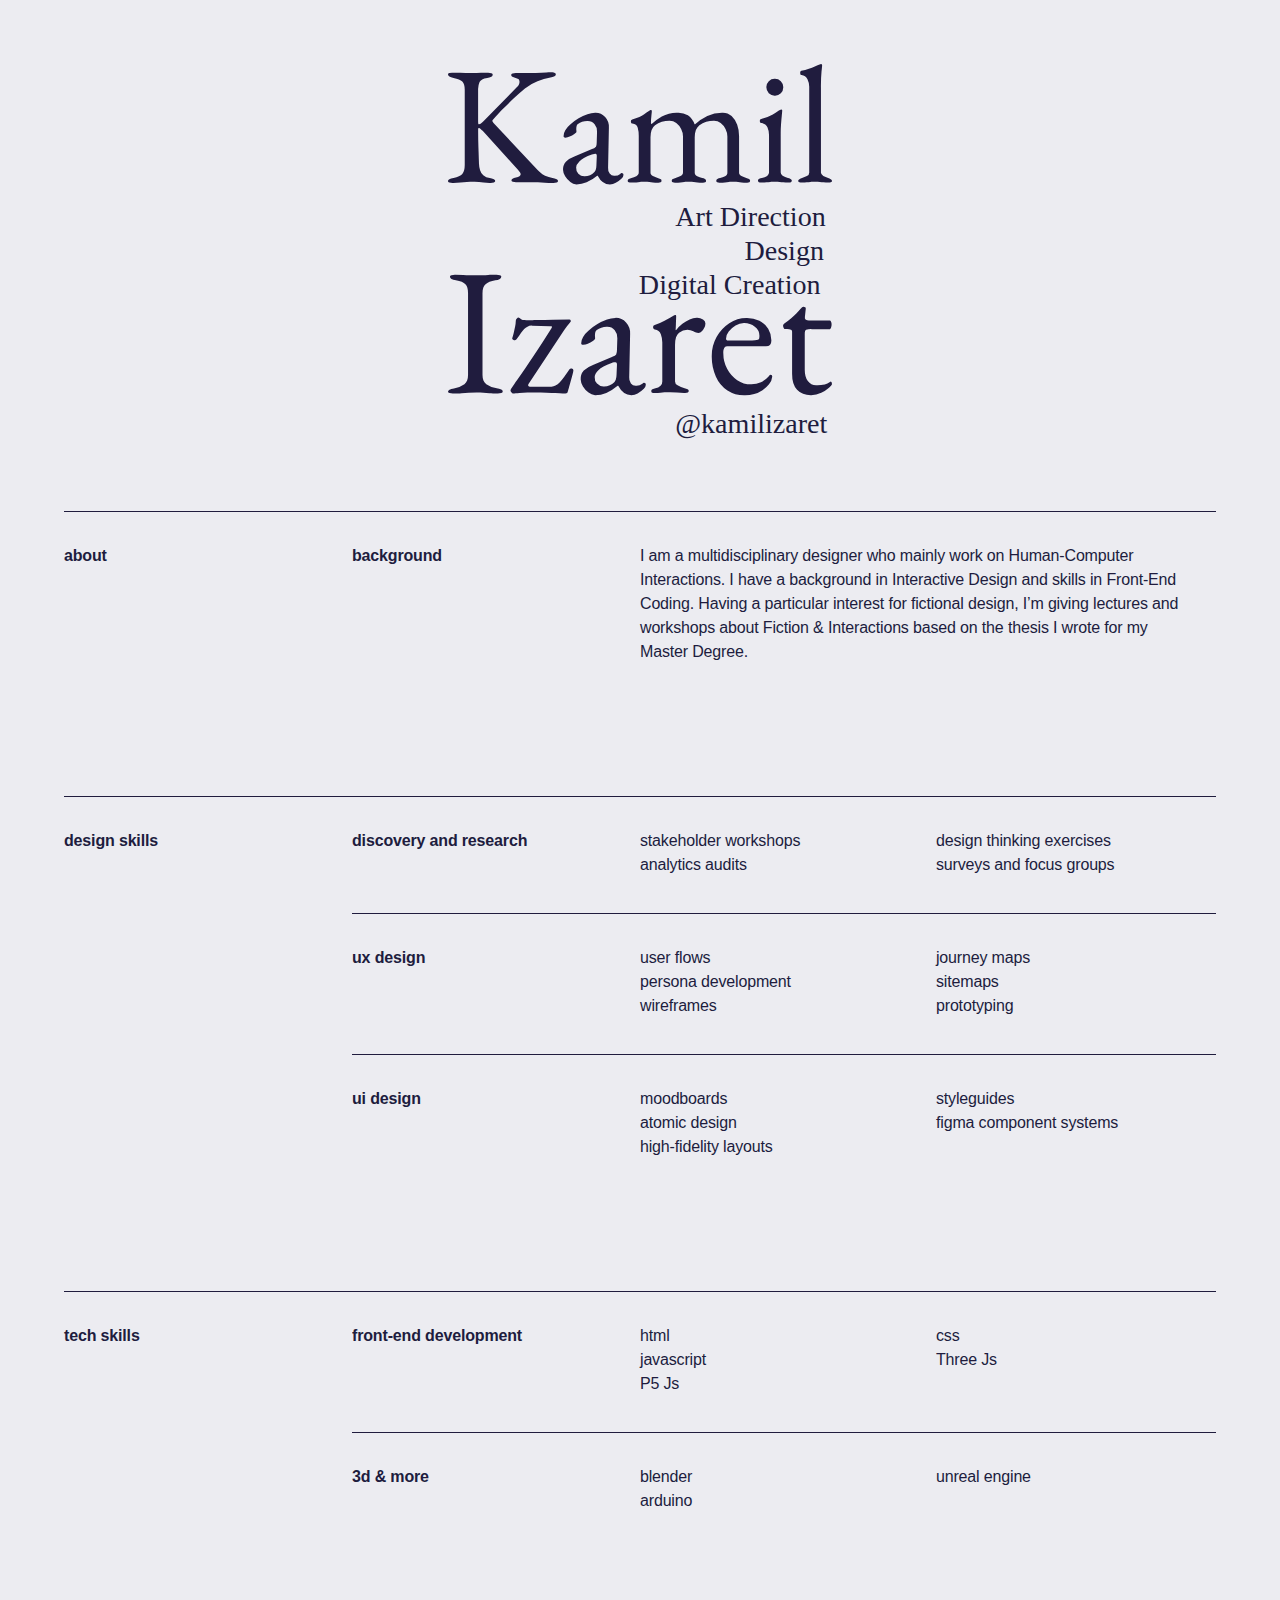
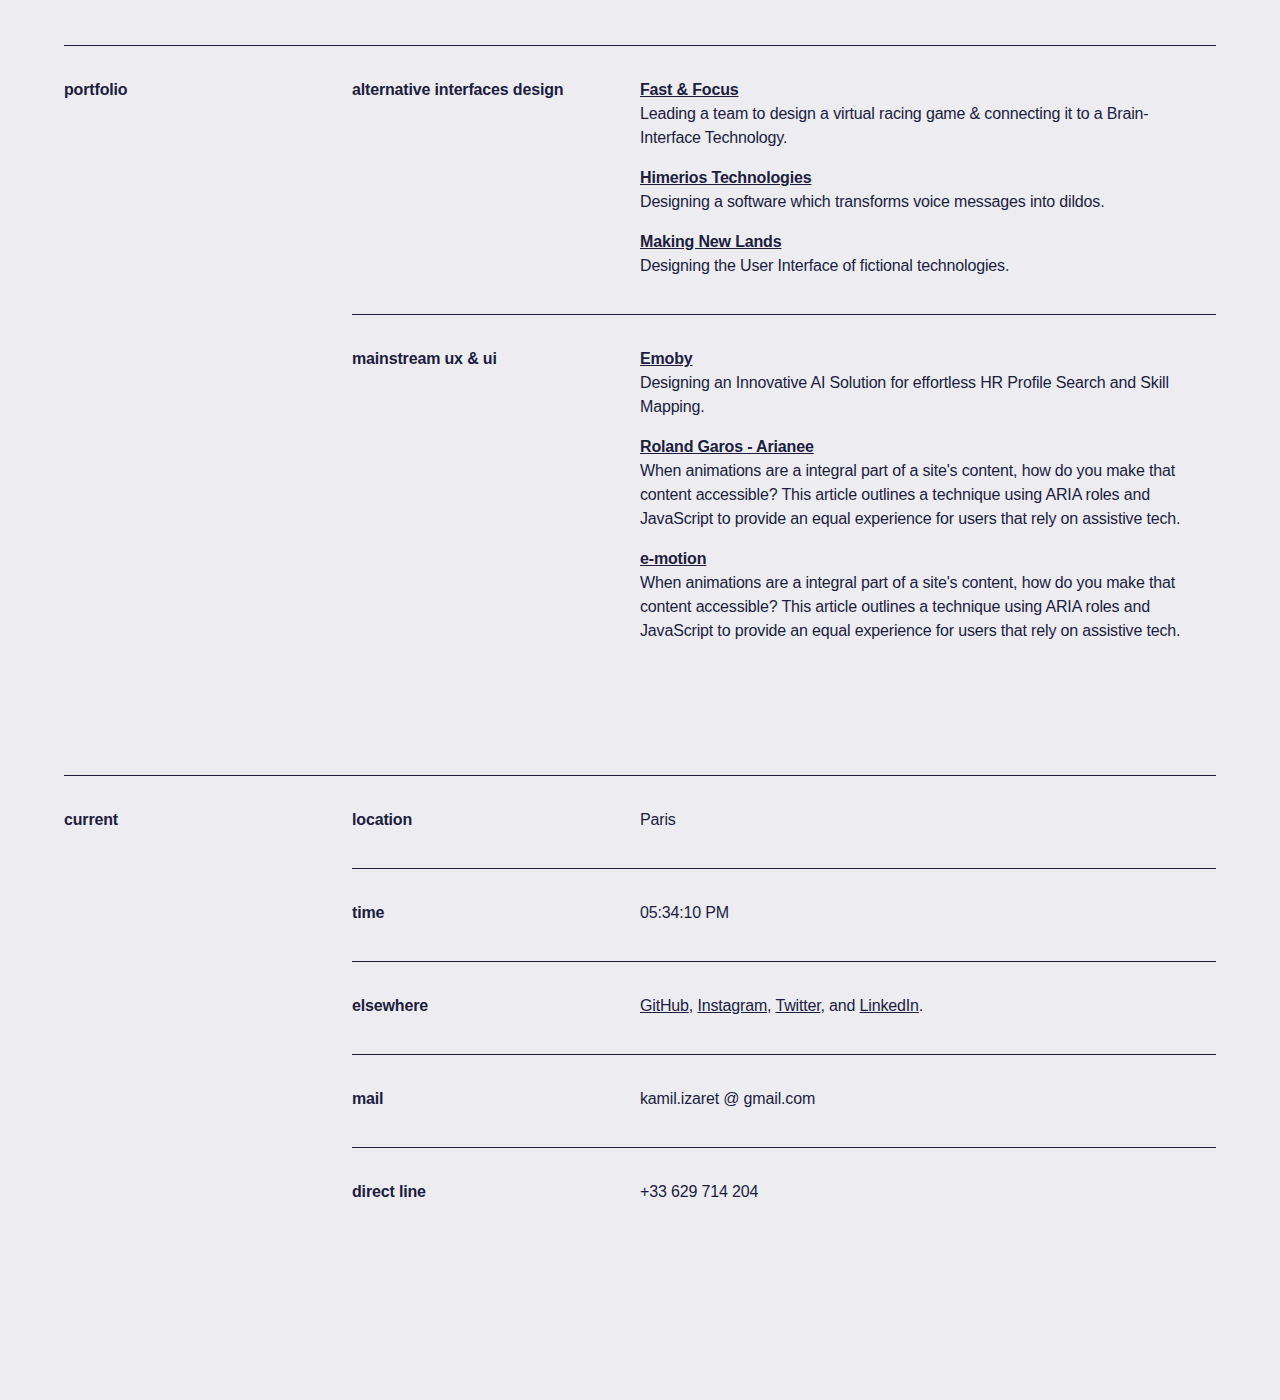
==== commit ac64be1e: "wind of change" ====
--- a/index.html
+++ b/index.html
@@ -7,35 +7,26 @@
   <title>Kamil IZARET</title>
   <meta http-equiv="X-UA-Compatible" content="IE=edge">
   <meta name="viewport" content="width=device-width, initial-scale=1.0">
-  <meta name="description" content="Sean is a UX designer, strategist, researcher, visual designer, front-end developer, and accessibility advocate with over ten years of experience.">
   <meta property="og:type" content="website">
-  <meta property="og:title" content="Sean O'Shea: UX Designer and Strategist">
-  <meta property="og:description" content="Sean is a UX designer, strategist, researcher, visual designer, front-end developer, and accessibility advocate with over ten years of experience.">
-  <meta property="og:image" content="/og.png">
-  <meta property="og:image:alt" content="UX designer. Strategist. Researcher. Front-end developer. Accessibility advocate. Over ten years of experience.">
-  <meta name="twitter:card" content="summary_large_image">
-  <meta name="google-site-verification" content="BYBaV_vD0YF_QKquXZMkGooqlnshU-lAQzhA4WUsn0w">
-  <meta name="msvalidate.01" content="5D8D8CB34FC4756484ADA688AE2DA811">
-  <link rel="canonical" href="https://seanoshea.me/">
+  <meta property="og:title" content="Kamil Izaret | Art Direction, Design, Digital Creation">
+  <meta property="og:description" content="I am a multidisciplinary designer who mainly work on Human-Computer Interactions. I have a background in Interactive Design and skills in Front-End Coding. Having a particular interest for fictional design, I’m giving lectures and workshops about Fiction & Interactions based on the thesis I wrote for my Master Degree.">
+  <meta property="og:image" content="img/h.svg">
+  <meta property="og:image:alt" content="Kamil Izaret | Art Direction, Design, Digital Creation.">
   <link rel="icon" href="/favicon.svg" type="image/svg+xml">
   <link rel="stylesheet" href="/style.css">
-  <script type="application/ld+json">{"@context":"http://www.schema.org","@type":"WebPage","@id":"https://seanoshea.me/#webpage","name":"Sean O'Shea: UX Designer and Strategist","description":"Sean is a UX designer, strategist, researcher, visual designer, front-end developer, and accessibility advocate with over ten years of experience.","url":"https://seanoshea.me/","mainEntity":{"@type":"Person","@id":"https://seanoshea.me/#person","name":"Sean O'Shea","givenName":"Sean","url":"https://seanoshea.me/","image":"https://www.savaslabs.com/sites/default/files/styles/550x550/public/2020-02/sean-oshea-square-outside-350by350-05efd5.jpg","description":"UX designer, strategist, front-end developer, and accessibility advocate","jobTitle":"UX Lead","worksFor":{"@type":"Organization","name":"Savas Labs","url":"https://savaslabs.com/"},"homeLocation":{"@type":"Place","keywords":["Eastern Standard Time","GMT-5"]},"knowsAbout":["UX design","Accessibility","Front-end development","UI design","Design Thinking","User research"],"mainEntityOfPage":"","sameAs":["https://www.savaslabs.com/team/sean-oshea","https://github.com/sposhe","https://codepen.io/os/","https://stackoverflow.com/users/5351721/","https://figma.com/@sposhe","https://www.linkedin.com/in/sposhea/"]},"accessibilityControl":["fullKeyboardControl","fullMouseControl","fullTouchControl"],"accessibilityFeature":["readingOrder","structuralNavigation","tableOfContents","alternativeContent","longDescription","highContrastDisplay"],"accessibilityHazard":"none"}</script>
 </head>
 
 <body>
   <main>
-    <header class="home">
-      <h1><span class="name">Kamil Izaret</span> interaction designer, graphic designer, front-end developer, creative technologist.</h1>
+    <header class="home flexsvg">
+     <svg xmlns="http://www.w3.org/2000/svg" viewBox="0 0 262.53 261.7"><defs><style>.cls-1,.cls-2{fill:#201c3e;}.cls-2{font-size:19.2px;font-family:HelveticaNeue, Helvetica Neue;}.cls-3{letter-spacing:-0.02em;}.cls-4{letter-spacing:0em;}</style></defs>
+        <g id="Layer_2" data-name="Layer 2">
+          <g id="Layer_3" data-name="Layer 3">
+            <path class="cls-1" d="M3.32,81.29A8.26,8.26,0,0,1,.92,81C.3,80.81,0,80.49,0,80c0-.92,1.26-1.6,3.78-2.06q4.35-.8,6-2.69t1.66-6.13V17.63q0-4-1.66-5.67t-6-2.46Q0,8.81,0,7.21c0-.46.3-.78.92-1A8.26,8.26,0,0,1,3.32,6Q6.41,6,8.3,6l3.61.11q1.71.06,4.23.06c1.45,0,2.62,0,3.5-.06L22.56,6C23.62,6,25.19,6,27.25,6a8.26,8.26,0,0,1,2.4.29c.61.19.92.51.92,1a1.64,1.64,0,0,1-.92,1.38,8.4,8.4,0,0,1-2.86.91C24,10,22.23,11,21.58,12.31a12.25,12.25,0,0,0-1,5.32V39q0,.47.06,1.32c0,.57.21.86.51.86a3,3,0,0,0,1.55-.69,8.55,8.55,0,0,0,1.54-1.37L47.17,15.8A6.54,6.54,0,0,0,48.49,14a4.07,4.07,0,0,0,.4-1.66,2.55,2.55,0,0,0-2.18-2.64A13.83,13.83,0,0,1,44,8.7a1.4,1.4,0,0,1-.8-1.26c0-.46.31-.78.92-1a8.26,8.26,0,0,1,2.4-.29h6.19Q56,6.18,60,6.07c2.67-.08,5.1-.15,7.27-.23s3.5-.12,3.95-.12a4.13,4.13,0,0,1,1.84.35,1,1,0,0,1,.68.91,1.63,1.63,0,0,1-.91,1.38A8.46,8.46,0,0,1,70,9.27a54.54,54.54,0,0,0-8.81,2.52,30.08,30.08,0,0,0-8.59,5q-4.12,3.44-7.61,6.7C42.61,25.7,40.3,28,38,30.28s-4.77,5-7.44,8c-.46.46-.27,1.14.57,2.06L58.85,69.84q2.52,2.75,4.06,4.24a12.19,12.19,0,0,0,3.44,2.34A25.37,25.37,0,0,0,71.44,78a17.52,17.52,0,0,1,2.87.86,1.29,1.29,0,0,1,.91,1.2c0,.46-.3.78-.91,1a8.38,8.38,0,0,1-2.41.29c-2.21,0-4.12-.06-5.72-.17s-3.17-.21-4.7-.29-3.36-.11-5.49-.11c-1.45,0-2.71,0-3.78,0s-2.9.06-5.5.06a7.93,7.93,0,0,1-2.4-.29c-.61-.18-.92-.51-.92-1,0-.84,1-1.49,3.09-1.94s3.21-1.3,3.21-2.29A2.27,2.27,0,0,0,49.17,74c-.34-.46-.74-.95-1.2-1.49L23.7,45.68c-.46-.46-.94-.89-1.43-1.31a2.16,2.16,0,0,0-1.2-.63c-.31,0-.46.3-.46.91v1.49c0,3.59.06,7,.17,10.25s.25,7.15.4,11.73a17.93,17.93,0,0,0,.75,4.47A7.28,7.28,0,0,0,24.1,76a9.21,9.21,0,0,0,4.41,2,11.35,11.35,0,0,1,2.86.8A1.41,1.41,0,0,1,32.29,80c0,.46-.31.78-.92,1a8.26,8.26,0,0,1-2.4.29,37.59,37.59,0,0,1-4.75-.23l-3-.4a27.2,27.2,0,0,0-3.49-.17c-1.84,0-3.46.05-4.87.17s-2.84.25-4.29.4A52.21,52.21,0,0,1,3.32,81.29Z"/><path class="cls-1" d="M87.82,82.32a7,7,0,0,1-4.18-1.6,14.23,14.23,0,0,1-3.55-3.9,8.17,8.17,0,0,1-1.43-4.35,8,8,0,0,1,1.94-5.72A17.43,17.43,0,0,1,86.79,63l11.67-4.81a5.9,5.9,0,0,0,2.69-1.6,7.77,7.77,0,0,0,.52-3l.23-7.33a7.47,7.47,0,0,0-1.66-5.15,6.21,6.21,0,0,0-5.1-2.17,10.82,10.82,0,0,0-3.43.57A9.07,9.07,0,0,0,88.85,41a2.19,2.19,0,0,0-.92,1.37,8.14,8.14,0,0,0-.23,2,10,10,0,0,0,.06,1,10,10,0,0,1,.06,1c0,.38-.48.9-1.44,1.54a17.65,17.65,0,0,1-3.2,1.72,8,8,0,0,1-2.92.75,1.41,1.41,0,0,1-.92-.29.91.91,0,0,1-.34-.74,8.09,8.09,0,0,1,1.2-4,14.54,14.54,0,0,1,3.38-3.95,34.44,34.44,0,0,1,5.72-4.24,33.39,33.39,0,0,1,6.07-2.86,16.32,16.32,0,0,1,5.27-1,8.84,8.84,0,0,1,6.81,2.92A10,10,0,0,1,110,43.51L109.45,71a5.61,5.61,0,0,0,1.09,3.9,3.75,3.75,0,0,0,3,1.49,6.09,6.09,0,0,0,4.23-1.26,1.6,1.6,0,0,1,.92-.58,1.21,1.21,0,0,1,.91.35,1.23,1.23,0,0,1,.35.91,3.61,3.61,0,0,1-1.26,2.52,15.71,15.71,0,0,1-4,2.92,8.65,8.65,0,0,1-4,1.09q-5.26,0-8.36-5.95h-.34a29.86,29.86,0,0,1-7.22,4.52A18.29,18.29,0,0,1,87.82,82.32Zm5.38-5.5a9.15,9.15,0,0,0,3.89-.74,10,10,0,0,0,2.86-2,4.75,4.75,0,0,0,1-1.55,10.81,10.81,0,0,0,.51-3.15l.23-5.61a4.23,4.23,0,0,0-.12-1.83.88.88,0,0,0-.91-.57,5.45,5.45,0,0,0-.8.11,10.2,10.2,0,0,0-1.49.46q-6.07,2.18-8.42,4.52t-2.34,4.3a5.67,5.67,0,0,0,5.61,6.06Z"/><path class="cls-1" d="M125.14,81.06a5.1,5.1,0,0,1-1.6-.23,1,1,0,0,1-.69-1,1.18,1.18,0,0,1,.74-1.14,15,15,0,0,1,1.89-.69q1.6-.57,3.27-1.32a3,3,0,0,0,1.66-3V49a19.38,19.38,0,0,0-.69-5.44c-.46-1.56-1.68-2.5-3.66-2.8a1.39,1.39,0,0,1-.75-.46,1.58,1.58,0,0,1-.28-1,1.22,1.22,0,0,1,.91-1.37,29.93,29.93,0,0,0,4.92-1.66,18.48,18.48,0,0,0,3.27-2c1-.72,2.12-1.51,3.49-2.35a3.34,3.34,0,0,0,.46-.28.88.88,0,0,1,.57-.17c.46,0,.69.26.69.8s-.1,1.62-.29,3.26a36.85,36.85,0,0,0-.29,4.06A2.41,2.41,0,0,0,139,41h.23a39.69,39.69,0,0,1,6.93-5.1,21.05,21.05,0,0,1,10.93-2.57A12.44,12.44,0,0,1,164,35.09a13.07,13.07,0,0,1,4.58,6.13h.35a35.1,35.1,0,0,1,8.35-5.61,23.16,23.16,0,0,1,10.31-2.29,9,9,0,0,1,6.3,2.29,14.56,14.56,0,0,1,3.83,6A22.45,22.45,0,0,1,199,49.23V73.62a3,3,0,0,0,1.6,3A31,31,0,0,0,203.91,78a15,15,0,0,1,1.89.69,1.17,1.17,0,0,1,.74,1.14,1,1,0,0,1-.51,1,4,4,0,0,1-1.78.29,29,29,0,0,1-3.55-.17c-.84-.12-1.62-.21-2.34-.29s-1.78-.11-3.15-.11-2.37,0-3.21.11-1.71.17-2.63.29a32,32,0,0,1-3.66.17,4,4,0,0,1-1.66-.29,1,1,0,0,1-.63-1,1.26,1.26,0,0,1,.74-1.26,8.53,8.53,0,0,1,1.89-.57,15.43,15.43,0,0,0,3.38-1.26A3.14,3.14,0,0,0,191,73.62v-24a11.25,11.25,0,0,0-1.26-5.21,11.86,11.86,0,0,0-3.32-4.07,7.26,7.26,0,0,0-4.58-1.6,20,20,0,0,0-5.32.68,13.15,13.15,0,0,0-4.64,2.41c-2.14,1.68-3.2,4.43-3.2,8.24V73.62a3.07,3.07,0,0,0,1.71,3.09A20.75,20.75,0,0,0,173.8,78a6.74,6.74,0,0,1,1.89.63,1.3,1.3,0,0,1,.74,1.2,1,1,0,0,1-.57,1,4,4,0,0,1-1.72.29,30.16,30.16,0,0,1-3.6-.17c-.88-.12-1.72-.21-2.52-.29s-1.89-.11-3.27-.11-2.36,0-3.2.11-1.72.17-2.64.29a31.79,31.79,0,0,1-3.66.17,4.15,4.15,0,0,1-1.6-.29,1,1,0,0,1-.69-1,1.16,1.16,0,0,1,.86-1.2q.85-.28,1.77-.63A33.79,33.79,0,0,0,159,76.65a3,3,0,0,0,1.66-3v-24a11.25,11.25,0,0,0-1.26-5.21,11.86,11.86,0,0,0-3.32-4.07,7.26,7.26,0,0,0-4.58-1.6,20,20,0,0,0-5.32.68,13.15,13.15,0,0,0-4.64,2.41q-3.09,2.3-3.09,8.24V73.62a3,3,0,0,0,1.6,3A31,31,0,0,0,143.34,78c.61.23,1.21.44,1.78.63a1.16,1.16,0,0,1,.86,1.2,1,1,0,0,1-.63,1,4.09,4.09,0,0,1-1.66.29,30.47,30.47,0,0,1-3.61-.17c-.88-.12-1.7-.21-2.46-.29s-1.83-.11-3.21-.11-2.34,0-3.15.11-1.64.17-2.51.29A30.59,30.59,0,0,1,125.14,81.06Z"/><path class="cls-1" d="M214.21,81.06a4.09,4.09,0,0,1-1.66-.29,1,1,0,0,1-.63-1,1.26,1.26,0,0,1,.86-1.26,13.66,13.66,0,0,1,1.78-.57,11.27,11.27,0,0,0,3.66-1.43,3.28,3.28,0,0,0,1.26-2.92V48.77a13.09,13.09,0,0,0-1.09-5.49,4.93,4.93,0,0,0-4.06-2.86,1.46,1.46,0,0,1-.86-.46,1.6,1.6,0,0,1-.29-1c0-.84.35-1.3,1-1.38a25.78,25.78,0,0,0,7.56-2.8,50.46,50.46,0,0,0,4.47-2.92,3.07,3.07,0,0,1,1.6-.8q.69,0,.69.57c0,.61-.1,1.81-.29,3.61s-.36,3.77-.52,5.95-.23,4.14-.23,5.9V73.62a3.23,3.23,0,0,0,1.32,2.86A11,11,0,0,0,232.42,78a13.05,13.05,0,0,1,1.77.57,1.25,1.25,0,0,1,.86,1.26c0,.84-.76,1.26-2.29,1.26a29.17,29.17,0,0,1-3.49-.17c-.88-.12-1.72-.21-2.52-.29s-1.89-.11-3.26-.11-2.37,0-3.21.11-1.68.17-2.52.29A28.88,28.88,0,0,1,214.21,81.06Zm9.16-59.42a5.67,5.67,0,0,1-5.72-5.73,5.68,5.68,0,0,1,1.66-4.18,5.54,5.54,0,0,1,4.06-1.66,5.68,5.68,0,0,1,5.84,5.84A5.52,5.52,0,0,1,227.55,20,5.64,5.64,0,0,1,223.37,21.64Z"/><path class="cls-1" d="M241.69,81.06a7.89,7.89,0,0,1-1.43-.17c-.57-.12-.86-.4-.86-.86a1.37,1.37,0,0,1,.86-1.32c.57-.26,1.16-.51,1.78-.74a31,31,0,0,0,3.32-1.32,3,3,0,0,0,1.6-3V15.91a11.63,11.63,0,0,0-1.2-5.55,5.55,5.55,0,0,0-4.07-2.8c-.61-.16-.91-.65-.91-1.49s.26-1.22.8-1.38a49.92,49.92,0,0,0,5.15-1.43c1.45-.49,2.8-1,4.06-1.54s2.5-1,3.73-1.49A1.77,1.77,0,0,1,255.2,0a.47.47,0,0,1,.4.29,1,1,0,0,1,.18.51c0,.69-.14,2.16-.41,4.41a109.51,109.51,0,0,0-.4,11.16V73.62a3,3,0,0,0,1.61,3A29.42,29.42,0,0,0,259.9,78c.61.23,1.2.48,1.77.74a1.37,1.37,0,0,1,.86,1.32c0,.46-.29.74-.86.86a7.89,7.89,0,0,1-1.43.17,29.17,29.17,0,0,1-3.49-.17c-.88-.12-1.72-.21-2.52-.29s-1.89-.11-3.26-.11-2.37,0-3.21.11-1.68.17-2.52.29A28.88,28.88,0,0,1,241.69,81.06Z"/><path class="cls-1" d="M3.58,225.29A9.11,9.11,0,0,1,1,225q-1-.31-1-1,0-1.49,4.07-2.22a16.08,16.08,0,0,0,7.16-2.84c1.65-1.32,2.47-3.41,2.47-6.3V156.78c0-2.88-.6-4.93-1.79-6.17s-3.35-2.14-6.48-2.71c-2.72-.5-4.07-1.32-4.07-2.47,0-.5.32-.84,1-1.05a8.83,8.83,0,0,1,2.6-.31q3.33,0,5.49.12c1.44.09,2.82.15,4.13.19s2.92.06,4.82.06,3.29,0,4.44-.06,2.39-.1,3.7-.19,3.09-.12,5.31-.12a8.76,8.76,0,0,1,2.59.31c.66.21,1,.55,1,1.05a1.76,1.76,0,0,1-1,1.48,9.07,9.07,0,0,1-3.08,1c-3.05.57-5.27,1.48-6.67,2.71s-2.1,3.29-2.1,6.17v55.79c0,2.89.87,5,2.6,6.3a16.87,16.87,0,0,0,7.15,2.84,11.77,11.77,0,0,1,3.09.86,1.51,1.51,0,0,1,1,1.36q0,.73-1,1a9.11,9.11,0,0,1-2.59.31c-2.22,0-4.06-.06-5.49-.19s-2.82-.23-4.14-.31-2.92-.12-4.81-.12q-3.09,0-5.37.12c-1.53.08-3.09.19-4.69.31S5.8,225.29,3.58,225.29Z"/><path class="cls-1" d="M44.43,225.29q-.49,0-1.11-.81a2.35,2.35,0,0,1-.61-1.29,4.35,4.35,0,0,1,.8-1.61l1.85-2.83c.7-1.07,1.33-2,1.91-2.72q3.09-4.44,5.93-8.58t5.61-8.27c1.85-2.75,3.77-5.68,5.74-8.76s4.08-6.4,6.3-9.94a1.42,1.42,0,0,0,.24-.8c0-.29-.45-.43-1.35-.43l-12.22-.37a5.44,5.44,0,0,0-3.21.74,10.85,10.85,0,0,0-2.22,1.6,17,17,0,0,0-1.42,1.61c-.46.57-.91,1.19-1.36,1.85S48.4,186,48,186.59l-1.29,1.79a1.61,1.61,0,0,1-1.92.25c-.78-.33-1.05-.82-.8-1.48s.56-1.83.93-3.27.69-2.95,1-4.51a21.79,21.79,0,0,0,.43-3.82,2,2,0,0,1,.75-1.61,2.16,2.16,0,0,1,1.11-.62A4.32,4.32,0,0,1,50,174.43a4,4,0,0,0,2.16.62c1,.08,2.07.13,3.15.13.9,0,1.76,0,2.59-.07s1.52-.06,2.1-.06q6.41,0,11.84-.12l11.11-.25a.83.83,0,0,1,.62.25,1.53,1.53,0,0,1,.37.62.56.56,0,0,1-.12.61c-.83,1.07-1.61,2.06-2.35,3s-1.52,2-2.34,3.2L55.05,218.75c-.33.57-.37,1-.12,1.35a1.42,1.42,0,0,0,1.23.5H70.72a6,6,0,0,0,2.78-.74,11.83,11.83,0,0,0,2.78-2.1,32.78,32.78,0,0,0,3.21-3.89q1.73-2.4,3.58-5.12a1.32,1.32,0,0,1,1.66-.5,1.37,1.37,0,0,1,1,1.36,15.06,15.06,0,0,1-.49,2.29q-.5,1.9-1.17,4.32c-.46,1.6-.87,3.1-1.24,4.5s-.64,2.35-.8,2.84a1.9,1.9,0,0,1-2,1.73c-1.81,0-4.87-.11-9.19-.31s-9.86-.31-16.6-.31a49.18,49.18,0,0,0-5.43.31C47,225.18,45.5,225.29,44.43,225.29Z"/><path class="cls-1" d="M100.59,226.4a7.48,7.48,0,0,1-4.5-1.73,15.38,15.38,0,0,1-3.83-4.2,8.88,8.88,0,0,1-1.54-4.69,8.63,8.63,0,0,1,2.1-6.17,18.84,18.84,0,0,1,6.66-4.07l12.59-5.19c1.65-.65,2.61-1.23,2.9-1.72a8.52,8.52,0,0,0,.56-3.21l.24-7.9A8,8,0,0,0,114,182a6.7,6.7,0,0,0-5.5-2.34,11.4,11.4,0,0,0-3.7.62,10,10,0,0,0-3.09,1.6,2.38,2.38,0,0,0-1,1.48,8.39,8.39,0,0,0-.25,2.1q0,.5.06,1.11t.06,1.11c0,.41-.51,1-1.54,1.67a19.85,19.85,0,0,1-3.46,1.85,8.42,8.42,0,0,1-3.14.8,1.47,1.47,0,0,1-1-.31,1,1,0,0,1-.37-.8,8.7,8.7,0,0,1,1.3-4.26A15.73,15.73,0,0,1,96,182.33a37.41,37.41,0,0,1,6.17-4.56,35.63,35.63,0,0,1,6.54-3.09,17.66,17.66,0,0,1,5.68-1.11,9.54,9.54,0,0,1,7.34,3.15,10.72,10.72,0,0,1,2.78,7.84l-.62,29.62a6,6,0,0,0,1.17,4.2,4.07,4.07,0,0,0,3.27,1.6,6.57,6.57,0,0,0,4.57-1.36c.41-.41.74-.62,1-.62a1.29,1.29,0,0,1,1.36,1.36,4,4,0,0,1-1.36,2.72,17.52,17.52,0,0,1-4.26,3.15,9.39,9.39,0,0,1-4.26,1.17q-5.67,0-9-6.42H116a32.09,32.09,0,0,1-7.77,4.88A19.88,19.88,0,0,1,100.59,226.4Zm5.8-5.93a9.84,9.84,0,0,0,4.2-.8,10.64,10.64,0,0,0,3.09-2.16,5.09,5.09,0,0,0,1-1.67,11.36,11.36,0,0,0,.55-3.39l.25-6a4.52,4.52,0,0,0-.13-2,1,1,0,0,0-1-.62,5.29,5.29,0,0,0-.87.12,11.8,11.8,0,0,0-1.6.5q-6.54,2.34-9.07,4.87t-2.53,4.63a6.11,6.11,0,0,0,6,6.54Z"/><path class="cls-1" d="M141.45,225a4.2,4.2,0,0,1-1.85-.31,1.06,1.06,0,0,1-.62-1,1.23,1.23,0,0,1,.74-1.29,15.81,15.81,0,0,1,2.1-.68,7.62,7.62,0,0,0,3.51-1.79,3.91,3.91,0,0,0,1.18-2.9V190.48a15.55,15.55,0,0,0-1-5.8,5.11,5.11,0,0,0-4.07-3.09,1.54,1.54,0,0,1-.87-.61,1.69,1.69,0,0,1-.37-1,1.34,1.34,0,0,1,1.11-1.48,37.54,37.54,0,0,0,6.73-2.9q3.52-1.92,5.49-3.15a7.83,7.83,0,0,1,1.18-.68,1.86,1.86,0,0,1,.67-.18c.42,0,.62.29.62.86,0,.25,0,.86-.06,1.85s-.08,2.14-.12,3.46-.11,2.63-.19,3.95c0,.16.08.24.25.24a25.92,25.92,0,0,1,4.38-4.32,23.77,23.77,0,0,1,4.94-3,12.08,12.08,0,0,1,4.87-1.11,7.53,7.53,0,0,1,4.26,1.11,3.32,3.32,0,0,1,1.67,2.84,6.67,6.67,0,0,1-.68,2.72,9.08,9.08,0,0,1-1.79,2.59,3.3,3.3,0,0,1-2.35,1.11,4.66,4.66,0,0,1-1.6-.31,14.78,14.78,0,0,1-1.85-.8l-2-.74a5.5,5.5,0,0,0-2-.37,9.4,9.4,0,0,0-5.74,2.1c-1.85,1.4-2.78,4.15-2.78,8.27V217a3.07,3.07,0,0,0,1.73,2.65,23,23,0,0,0,4.81,2,10.92,10.92,0,0,1,2.1.74,1.28,1.28,0,0,1,.74,1.23c0,.91-.82,1.36-2.47,1.36a37.24,37.24,0,0,1-5.61-.31,34.52,34.52,0,0,0-5.13-.31c-1.4,0-2.53.05-3.39.13s-1.77.18-2.72.31A32.45,32.45,0,0,1,141.45,225Z"/><path class="cls-1" d="M202.92,226.52a21,21,0,0,1-11.85-3.33,22.1,22.1,0,0,1-7.9-9.44,33.15,33.15,0,0,1-2.84-14.14,26.28,26.28,0,0,1,3.27-13,26.77,26.77,0,0,1,8.7-9.44,21.07,21.07,0,0,1,11.85-3.58,18.78,18.78,0,0,1,8.76,2,14.79,14.79,0,0,1,6,5.49,15.12,15.12,0,0,1,2.16,8.08q0,3.82-3.7,3.83H191.31a2.8,2.8,0,0,0-2.4.92,6.66,6.66,0,0,0-.68,3.65,22.62,22.62,0,0,0,2.59,10.8,21.07,21.07,0,0,0,6.91,7.77,16.65,16.65,0,0,0,9.51,2.9,15.56,15.56,0,0,0,6.72-1.42,16,16,0,0,0,5.37-4.13,5.22,5.22,0,0,1,.74-.8,1,1,0,0,1,.62-.19q1,0,1,1.23a8.72,8.72,0,0,1-2.22,5.19,19.26,19.26,0,0,1-4.45,4.07,21,21,0,0,1-5.68,2.66A22.38,22.38,0,0,1,202.92,226.52Zm-11.36-37.4h11.23c2,0,3.66,0,5.06-.12a33.45,33.45,0,0,0,4.08-.49,1,1,0,0,0,.8-.81,7.83,7.83,0,0,0,.18-1.91,7.62,7.62,0,0,0-3.14-6.11,11.55,11.55,0,0,0-7.47-2.53,11.13,11.13,0,0,0-5.68,1.67,15.76,15.76,0,0,0-4.69,4.13,8.24,8.24,0,0,0-1.85,4.94C190.08,188.71,190.57,189.12,191.56,189.12Z"/><path class="cls-1" d="M248.09,226.4q-6,0-9.44-3.7t-3.4-11V183.07a1.49,1.49,0,0,0-.74-1.41,7.44,7.44,0,0,0-3.21-.44h-.74c-.41,0-.76-.26-1.05-.8a3.43,3.43,0,0,1-.43-1.67,1.58,1.58,0,0,1,.37-.74,6.76,6.76,0,0,1,.5-.61q2.46-1.74,4.5-3.46t3.7-3.39a40.83,40.83,0,0,0,2.78-3l1-1.05A1.47,1.47,0,0,1,243,166a2.77,2.77,0,0,1,1.17.25c.37.16.51.53.43,1.11L244,173a1.85,1.85,0,0,0,.61,1.86,4.45,4.45,0,0,0,2.35.49h14.07c.33,0,.62.27.86.8a4.49,4.49,0,0,1,.37,1.91,6.33,6.33,0,0,1-.37,2.16c-.24.7-.53,1.05-.86,1.05H248.83a10.16,10.16,0,0,0-4,.5c-.62.33-.93,1.31-.93,3V209q0,4.95,2.1,7.78a7.08,7.08,0,0,0,6,2.84,21.49,21.49,0,0,0,5.55-.56,11.86,11.86,0,0,0,3.58-1.66.67.67,0,0,1,1.18.31,3.77,3.77,0,0,1,.18,1.17c0,.41-.68,1.23-2,2.47a22.39,22.39,0,0,1-5.3,3.45A15.91,15.91,0,0,1,248.09,226.4Z"/> <a href="http://www.instagram.com/kamilizaret" target="_blank"><text class="cls-2" transform="translate(155.32 252.47)">@kamilizaret</text></a><text class="cls-2" transform="translate(155.37 110.92)">Art Direction<tspan x="47.29" y="23.04">Design</tspan><tspan x="-24.88" y="46.08">Digital Creation</tspan></text></g></g></svg>
     </header>
     <section class="section text">
       <h2>About</h2>
       <div class="section-content">
-        <section class="subsection">
-          <h3>Philosophy</h3>
-          <div class="subsection-content">
-            <p>Ego has no place in the design process. Fail quickly to succeed quickly. Negative feedback is a gift. Universal design is ethical design. Designers are toolmakers. Meet people where they are. Be a facilitator. Define the problem. Play. There's always more than one solution. Empathy is the key to resonance. You are not your user.</p>
-          </div>
-        </section>
         <section class="subsection">
           <h3>Background</h3>
           <div class="subsection-content">
@@ -95,6 +86,8 @@
               <li>html</li>
               <li>css</li>
               <li>javascript</li>
+              <li>Three Js</li>
+              <li>P5 Js</li>
             </ul>
           </div>
         </section>
@@ -122,7 +115,7 @@
                 <dd>Leading a team to design a virtual racing game & connecting it to a Brain-Interface Technology.</dd>
               </div>
               <div class="card">
-                <dt><a href="" rel="external">Himerios Technologies</a></dt>
+                <dt><a href="himerios/" rel="external">Himerios Technologies</a></dt>
                 <dd>Designing a software which transforms voice messages into dildos.</dd>
               </div>
               <div class="card">
@@ -137,8 +130,8 @@
           <div class="subsection-content">
             <dl>
               <div class="card">
-                <dt><a href="" rel="external">Emoby - Assystem</a></dt>
-                <dd>Designing a virtual racing game & connecting it to a Brain-Interface Technology.</dd>
+                <dt><a href="emoby/" rel="external">Emoby </a></dt>
+                <dd>Designing an Innovative AI Solution for effortless HR Profile Search and Skill Mapping.</dd>
               </div>
               <div class="card">
                 <dt><a href="" rel="external">Roland Garos - Arianee</a></dt>
@@ -159,7 +152,7 @@
         <section class="subsection">
           <h3>location</h3>
           <div class="subsection-content">
-            <p>Berlin until September</p>
+            <p>Paris</p>
           </div>
         </section>
         <section class="subsection">
@@ -195,7 +188,7 @@
             hour: '2-digit',
             minute: '2-digit',
             second: '2-digit',
-            timeZone: 'Europe/Berlin'
+            timeZone: 'Europe/Paris'
         };
         const currentTime = new Date().toLocaleString('en-US', options);
         document.getElementById('time').innerText = currentTime;
--- a/style.css
+++ b/style.css
@@ -6,18 +6,26 @@
 body {
   margin: 0;
   font-family: sans-serif;
-  background: #cfcdbc !important;
-  color: #111;
+  background: #ececf1 !important;
+  color: #201c3e;
 }
 
 ::selection{
-  background: #111;
-  color: #cfcdbc;
+  background: #201c3e;
+  color: #ececf1;
+}
+
+.home svg {
+  fill: #201c3e;
 }
 
 h1 {
   font-size: 2em;
   margin: 0.67em 0;
+}
+
+h1 a {
+  text-decoration: none;
 }
 
 hr {
@@ -259,7 +267,7 @@
 
 .section h2, header.home h1 span.name {
   position: absolute;
-  background: #cfcdbc;
+  background: #ececf1;
 }
 
 main {
@@ -368,7 +376,7 @@
 }
 
 header.home h1 span.name, a, :root {
-  color: #111;
+  color: #201c3e;
 }
 
 header.home h1 span.name, h1, h2, h3, h4, h5, h6, li, dt, dd, p {
@@ -503,7 +511,7 @@
     border: initial;
   }
   .section h2 {
-    background: #cfcdbc;
+    background: #ececf1;
   }
   .lists .subsection-content ul {
     width: 100%;
@@ -587,8 +595,14 @@
   }
 }
 @media screen and (min-width: 1024px) {
-  header.home h1 {
-    font-size: 4rem;
+
+  header.flexsvg{
+    display: flex;
+    justify-content: center;
+  }
+
+  header.home svg {
+    width: 30vw;
   }
 }
 
@@ -601,8 +615,8 @@
 }
 
 a:hover, a:focus {
-  background:#111;
-  color: #cfcdbc;
+  background:#201c3e;
+  color: #ececf1;
 }
 a:focus {
   outline-offset: 0.1em;
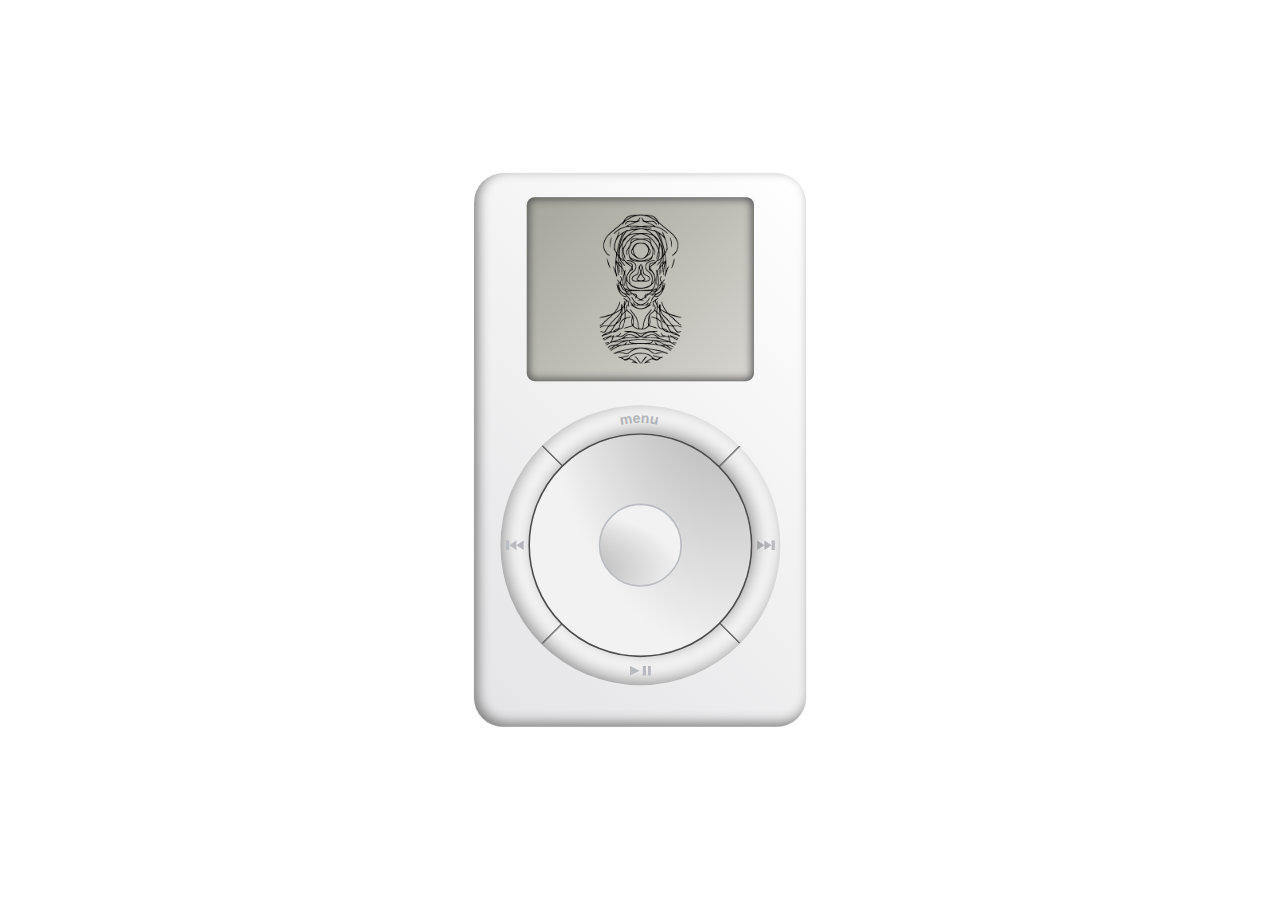
==== commit 6b240994: "ipod update" ====
--- a/index.html
+++ b/index.html
@@ -1,204 +1,81 @@
-
 <!DOCTYPE html>
-<html lang="en-US">
-
+<html lang="en" >
 <head>
-  <meta charset="utf-8">
-  <title>Kamil IZARET</title>
-  <meta http-equiv="X-UA-Compatible" content="IE=edge">
-  <meta name="viewport" content="width=device-width, initial-scale=1.0">
-  <meta property="og:type" content="website">
-  <meta property="og:title" content="Kamil Izaret | Art Direction, Design, Digital Creation">
-  <meta property="og:description" content="I am a multidisciplinary designer who mainly work on Human-Computer Interactions. I have a background in Interactive Design and skills in Front-End Coding. Having a particular interest for fictional design, I’m giving lectures and workshops about Fiction & Interactions based on the thesis I wrote for my Master Degree.">
-  <meta property="og:image" content="img/h.svg">
-  <meta property="og:image:alt" content="Kamil Izaret | Art Direction, Design, Digital Creation.">
-  <link rel="icon" href="/favicon.svg" type="image/svg+xml">
-  <link rel="stylesheet" href="/style.css">
+  <meta charset="UTF-8">
+  <meta name="viewport" content="width=device-width, initial-scale=1">
+  <title>kamil</title>
+  <link rel="stylesheet" href="./style.css">
 </head>
-
 <body>
-  <main>
-    <header class="home flexsvg">
-     <svg xmlns="http://www.w3.org/2000/svg" viewBox="0 0 262.53 261.7"><defs><style>.cls-1,.cls-2{fill:#201c3e;}.cls-2{font-size:19.2px;font-family:HelveticaNeue, Helvetica Neue;}.cls-3{letter-spacing:-0.02em;}.cls-4{letter-spacing:0em;}</style></defs>
-        <g id="Layer_2" data-name="Layer 2">
-          <g id="Layer_3" data-name="Layer 3">
-            <path class="cls-1" d="M3.32,81.29A8.26,8.26,0,0,1,.92,81C.3,80.81,0,80.49,0,80c0-.92,1.26-1.6,3.78-2.06q4.35-.8,6-2.69t1.66-6.13V17.63q0-4-1.66-5.67t-6-2.46Q0,8.81,0,7.21c0-.46.3-.78.92-1A8.26,8.26,0,0,1,3.32,6Q6.41,6,8.3,6l3.61.11q1.71.06,4.23.06c1.45,0,2.62,0,3.5-.06L22.56,6C23.62,6,25.19,6,27.25,6a8.26,8.26,0,0,1,2.4.29c.61.19.92.51.92,1a1.64,1.64,0,0,1-.92,1.38,8.4,8.4,0,0,1-2.86.91C24,10,22.23,11,21.58,12.31a12.25,12.25,0,0,0-1,5.32V39q0,.47.06,1.32c0,.57.21.86.51.86a3,3,0,0,0,1.55-.69,8.55,8.55,0,0,0,1.54-1.37L47.17,15.8A6.54,6.54,0,0,0,48.49,14a4.07,4.07,0,0,0,.4-1.66,2.55,2.55,0,0,0-2.18-2.64A13.83,13.83,0,0,1,44,8.7a1.4,1.4,0,0,1-.8-1.26c0-.46.31-.78.92-1a8.26,8.26,0,0,1,2.4-.29h6.19Q56,6.18,60,6.07c2.67-.08,5.1-.15,7.27-.23s3.5-.12,3.95-.12a4.13,4.13,0,0,1,1.84.35,1,1,0,0,1,.68.91,1.63,1.63,0,0,1-.91,1.38A8.46,8.46,0,0,1,70,9.27a54.54,54.54,0,0,0-8.81,2.52,30.08,30.08,0,0,0-8.59,5q-4.12,3.44-7.61,6.7C42.61,25.7,40.3,28,38,30.28s-4.77,5-7.44,8c-.46.46-.27,1.14.57,2.06L58.85,69.84q2.52,2.75,4.06,4.24a12.19,12.19,0,0,0,3.44,2.34A25.37,25.37,0,0,0,71.44,78a17.52,17.52,0,0,1,2.87.86,1.29,1.29,0,0,1,.91,1.2c0,.46-.3.78-.91,1a8.38,8.38,0,0,1-2.41.29c-2.21,0-4.12-.06-5.72-.17s-3.17-.21-4.7-.29-3.36-.11-5.49-.11c-1.45,0-2.71,0-3.78,0s-2.9.06-5.5.06a7.93,7.93,0,0,1-2.4-.29c-.61-.18-.92-.51-.92-1,0-.84,1-1.49,3.09-1.94s3.21-1.3,3.21-2.29A2.27,2.27,0,0,0,49.17,74c-.34-.46-.74-.95-1.2-1.49L23.7,45.68c-.46-.46-.94-.89-1.43-1.31a2.16,2.16,0,0,0-1.2-.63c-.31,0-.46.3-.46.91v1.49c0,3.59.06,7,.17,10.25s.25,7.15.4,11.73a17.93,17.93,0,0,0,.75,4.47A7.28,7.28,0,0,0,24.1,76a9.21,9.21,0,0,0,4.41,2,11.35,11.35,0,0,1,2.86.8A1.41,1.41,0,0,1,32.29,80c0,.46-.31.78-.92,1a8.26,8.26,0,0,1-2.4.29,37.59,37.59,0,0,1-4.75-.23l-3-.4a27.2,27.2,0,0,0-3.49-.17c-1.84,0-3.46.05-4.87.17s-2.84.25-4.29.4A52.21,52.21,0,0,1,3.32,81.29Z"/><path class="cls-1" d="M87.82,82.32a7,7,0,0,1-4.18-1.6,14.23,14.23,0,0,1-3.55-3.9,8.17,8.17,0,0,1-1.43-4.35,8,8,0,0,1,1.94-5.72A17.43,17.43,0,0,1,86.79,63l11.67-4.81a5.9,5.9,0,0,0,2.69-1.6,7.77,7.77,0,0,0,.52-3l.23-7.33a7.47,7.47,0,0,0-1.66-5.15,6.21,6.21,0,0,0-5.1-2.17,10.82,10.82,0,0,0-3.43.57A9.07,9.07,0,0,0,88.85,41a2.19,2.19,0,0,0-.92,1.37,8.14,8.14,0,0,0-.23,2,10,10,0,0,0,.06,1,10,10,0,0,1,.06,1c0,.38-.48.9-1.44,1.54a17.65,17.65,0,0,1-3.2,1.72,8,8,0,0,1-2.92.75,1.41,1.41,0,0,1-.92-.29.91.91,0,0,1-.34-.74,8.09,8.09,0,0,1,1.2-4,14.54,14.54,0,0,1,3.38-3.95,34.44,34.44,0,0,1,5.72-4.24,33.39,33.39,0,0,1,6.07-2.86,16.32,16.32,0,0,1,5.27-1,8.84,8.84,0,0,1,6.81,2.92A10,10,0,0,1,110,43.51L109.45,71a5.61,5.61,0,0,0,1.09,3.9,3.75,3.75,0,0,0,3,1.49,6.09,6.09,0,0,0,4.23-1.26,1.6,1.6,0,0,1,.92-.58,1.21,1.21,0,0,1,.91.35,1.23,1.23,0,0,1,.35.91,3.61,3.61,0,0,1-1.26,2.52,15.71,15.71,0,0,1-4,2.92,8.65,8.65,0,0,1-4,1.09q-5.26,0-8.36-5.95h-.34a29.86,29.86,0,0,1-7.22,4.52A18.29,18.29,0,0,1,87.82,82.32Zm5.38-5.5a9.15,9.15,0,0,0,3.89-.74,10,10,0,0,0,2.86-2,4.75,4.75,0,0,0,1-1.55,10.81,10.81,0,0,0,.51-3.15l.23-5.61a4.23,4.23,0,0,0-.12-1.83.88.88,0,0,0-.91-.57,5.45,5.45,0,0,0-.8.11,10.2,10.2,0,0,0-1.49.46q-6.07,2.18-8.42,4.52t-2.34,4.3a5.67,5.67,0,0,0,5.61,6.06Z"/><path class="cls-1" d="M125.14,81.06a5.1,5.1,0,0,1-1.6-.23,1,1,0,0,1-.69-1,1.18,1.18,0,0,1,.74-1.14,15,15,0,0,1,1.89-.69q1.6-.57,3.27-1.32a3,3,0,0,0,1.66-3V49a19.38,19.38,0,0,0-.69-5.44c-.46-1.56-1.68-2.5-3.66-2.8a1.39,1.39,0,0,1-.75-.46,1.58,1.58,0,0,1-.28-1,1.22,1.22,0,0,1,.91-1.37,29.93,29.93,0,0,0,4.92-1.66,18.48,18.48,0,0,0,3.27-2c1-.72,2.12-1.51,3.49-2.35a3.34,3.34,0,0,0,.46-.28.88.88,0,0,1,.57-.17c.46,0,.69.26.69.8s-.1,1.62-.29,3.26a36.85,36.85,0,0,0-.29,4.06A2.41,2.41,0,0,0,139,41h.23a39.69,39.69,0,0,1,6.93-5.1,21.05,21.05,0,0,1,10.93-2.57A12.44,12.44,0,0,1,164,35.09a13.07,13.07,0,0,1,4.58,6.13h.35a35.1,35.1,0,0,1,8.35-5.61,23.16,23.16,0,0,1,10.31-2.29,9,9,0,0,1,6.3,2.29,14.56,14.56,0,0,1,3.83,6A22.45,22.45,0,0,1,199,49.23V73.62a3,3,0,0,0,1.6,3A31,31,0,0,0,203.91,78a15,15,0,0,1,1.89.69,1.17,1.17,0,0,1,.74,1.14,1,1,0,0,1-.51,1,4,4,0,0,1-1.78.29,29,29,0,0,1-3.55-.17c-.84-.12-1.62-.21-2.34-.29s-1.78-.11-3.15-.11-2.37,0-3.21.11-1.71.17-2.63.29a32,32,0,0,1-3.66.17,4,4,0,0,1-1.66-.29,1,1,0,0,1-.63-1,1.26,1.26,0,0,1,.74-1.26,8.53,8.53,0,0,1,1.89-.57,15.43,15.43,0,0,0,3.38-1.26A3.14,3.14,0,0,0,191,73.62v-24a11.25,11.25,0,0,0-1.26-5.21,11.86,11.86,0,0,0-3.32-4.07,7.26,7.26,0,0,0-4.58-1.6,20,20,0,0,0-5.32.68,13.15,13.15,0,0,0-4.64,2.41c-2.14,1.68-3.2,4.43-3.2,8.24V73.62a3.07,3.07,0,0,0,1.71,3.09A20.75,20.75,0,0,0,173.8,78a6.74,6.74,0,0,1,1.89.63,1.3,1.3,0,0,1,.74,1.2,1,1,0,0,1-.57,1,4,4,0,0,1-1.72.29,30.16,30.16,0,0,1-3.6-.17c-.88-.12-1.72-.21-2.52-.29s-1.89-.11-3.27-.11-2.36,0-3.2.11-1.72.17-2.64.29a31.79,31.79,0,0,1-3.66.17,4.15,4.15,0,0,1-1.6-.29,1,1,0,0,1-.69-1,1.16,1.16,0,0,1,.86-1.2q.85-.28,1.77-.63A33.79,33.79,0,0,0,159,76.65a3,3,0,0,0,1.66-3v-24a11.25,11.25,0,0,0-1.26-5.21,11.86,11.86,0,0,0-3.32-4.07,7.26,7.26,0,0,0-4.58-1.6,20,20,0,0,0-5.32.68,13.15,13.15,0,0,0-4.64,2.41q-3.09,2.3-3.09,8.24V73.62a3,3,0,0,0,1.6,3A31,31,0,0,0,143.34,78c.61.23,1.21.44,1.78.63a1.16,1.16,0,0,1,.86,1.2,1,1,0,0,1-.63,1,4.09,4.09,0,0,1-1.66.29,30.47,30.47,0,0,1-3.61-.17c-.88-.12-1.7-.21-2.46-.29s-1.83-.11-3.21-.11-2.34,0-3.15.11-1.64.17-2.51.29A30.59,30.59,0,0,1,125.14,81.06Z"/><path class="cls-1" d="M214.21,81.06a4.09,4.09,0,0,1-1.66-.29,1,1,0,0,1-.63-1,1.26,1.26,0,0,1,.86-1.26,13.66,13.66,0,0,1,1.78-.57,11.27,11.27,0,0,0,3.66-1.43,3.28,3.28,0,0,0,1.26-2.92V48.77a13.09,13.09,0,0,0-1.09-5.49,4.93,4.93,0,0,0-4.06-2.86,1.46,1.46,0,0,1-.86-.46,1.6,1.6,0,0,1-.29-1c0-.84.35-1.3,1-1.38a25.78,25.78,0,0,0,7.56-2.8,50.46,50.46,0,0,0,4.47-2.92,3.07,3.07,0,0,1,1.6-.8q.69,0,.69.57c0,.61-.1,1.81-.29,3.61s-.36,3.77-.52,5.95-.23,4.14-.23,5.9V73.62a3.23,3.23,0,0,0,1.32,2.86A11,11,0,0,0,232.42,78a13.05,13.05,0,0,1,1.77.57,1.25,1.25,0,0,1,.86,1.26c0,.84-.76,1.26-2.29,1.26a29.17,29.17,0,0,1-3.49-.17c-.88-.12-1.72-.21-2.52-.29s-1.89-.11-3.26-.11-2.37,0-3.21.11-1.68.17-2.52.29A28.88,28.88,0,0,1,214.21,81.06Zm9.16-59.42a5.67,5.67,0,0,1-5.72-5.73,5.68,5.68,0,0,1,1.66-4.18,5.54,5.54,0,0,1,4.06-1.66,5.68,5.68,0,0,1,5.84,5.84A5.52,5.52,0,0,1,227.55,20,5.64,5.64,0,0,1,223.37,21.64Z"/><path class="cls-1" d="M241.69,81.06a7.89,7.89,0,0,1-1.43-.17c-.57-.12-.86-.4-.86-.86a1.37,1.37,0,0,1,.86-1.32c.57-.26,1.16-.51,1.78-.74a31,31,0,0,0,3.32-1.32,3,3,0,0,0,1.6-3V15.91a11.63,11.63,0,0,0-1.2-5.55,5.55,5.55,0,0,0-4.07-2.8c-.61-.16-.91-.65-.91-1.49s.26-1.22.8-1.38a49.92,49.92,0,0,0,5.15-1.43c1.45-.49,2.8-1,4.06-1.54s2.5-1,3.73-1.49A1.77,1.77,0,0,1,255.2,0a.47.47,0,0,1,.4.29,1,1,0,0,1,.18.51c0,.69-.14,2.16-.41,4.41a109.51,109.51,0,0,0-.4,11.16V73.62a3,3,0,0,0,1.61,3A29.42,29.42,0,0,0,259.9,78c.61.23,1.2.48,1.77.74a1.37,1.37,0,0,1,.86,1.32c0,.46-.29.74-.86.86a7.89,7.89,0,0,1-1.43.17,29.17,29.17,0,0,1-3.49-.17c-.88-.12-1.72-.21-2.52-.29s-1.89-.11-3.26-.11-2.37,0-3.21.11-1.68.17-2.52.29A28.88,28.88,0,0,1,241.69,81.06Z"/><path class="cls-1" d="M3.58,225.29A9.11,9.11,0,0,1,1,225q-1-.31-1-1,0-1.49,4.07-2.22a16.08,16.08,0,0,0,7.16-2.84c1.65-1.32,2.47-3.41,2.47-6.3V156.78c0-2.88-.6-4.93-1.79-6.17s-3.35-2.14-6.48-2.71c-2.72-.5-4.07-1.32-4.07-2.47,0-.5.32-.84,1-1.05a8.83,8.83,0,0,1,2.6-.31q3.33,0,5.49.12c1.44.09,2.82.15,4.13.19s2.92.06,4.82.06,3.29,0,4.44-.06,2.39-.1,3.7-.19,3.09-.12,5.31-.12a8.76,8.76,0,0,1,2.59.31c.66.21,1,.55,1,1.05a1.76,1.76,0,0,1-1,1.48,9.07,9.07,0,0,1-3.08,1c-3.05.57-5.27,1.48-6.67,2.71s-2.1,3.29-2.1,6.17v55.79c0,2.89.87,5,2.6,6.3a16.87,16.87,0,0,0,7.15,2.84,11.77,11.77,0,0,1,3.09.86,1.51,1.51,0,0,1,1,1.36q0,.73-1,1a9.11,9.11,0,0,1-2.59.31c-2.22,0-4.06-.06-5.49-.19s-2.82-.23-4.14-.31-2.92-.12-4.81-.12q-3.09,0-5.37.12c-1.53.08-3.09.19-4.69.31S5.8,225.29,3.58,225.29Z"/><path class="cls-1" d="M44.43,225.29q-.49,0-1.11-.81a2.35,2.35,0,0,1-.61-1.29,4.35,4.35,0,0,1,.8-1.61l1.85-2.83c.7-1.07,1.33-2,1.91-2.72q3.09-4.44,5.93-8.58t5.61-8.27c1.85-2.75,3.77-5.68,5.74-8.76s4.08-6.4,6.3-9.94a1.42,1.42,0,0,0,.24-.8c0-.29-.45-.43-1.35-.43l-12.22-.37a5.44,5.44,0,0,0-3.21.74,10.85,10.85,0,0,0-2.22,1.6,17,17,0,0,0-1.42,1.61c-.46.57-.91,1.19-1.36,1.85S48.4,186,48,186.59l-1.29,1.79a1.61,1.61,0,0,1-1.92.25c-.78-.33-1.05-.82-.8-1.48s.56-1.83.93-3.27.69-2.95,1-4.51a21.79,21.79,0,0,0,.43-3.82,2,2,0,0,1,.75-1.61,2.16,2.16,0,0,1,1.11-.62A4.32,4.32,0,0,1,50,174.43a4,4,0,0,0,2.16.62c1,.08,2.07.13,3.15.13.9,0,1.76,0,2.59-.07s1.52-.06,2.1-.06q6.41,0,11.84-.12l11.11-.25a.83.83,0,0,1,.62.25,1.53,1.53,0,0,1,.37.62.56.56,0,0,1-.12.61c-.83,1.07-1.61,2.06-2.35,3s-1.52,2-2.34,3.2L55.05,218.75c-.33.57-.37,1-.12,1.35a1.42,1.42,0,0,0,1.23.5H70.72a6,6,0,0,0,2.78-.74,11.83,11.83,0,0,0,2.78-2.1,32.78,32.78,0,0,0,3.21-3.89q1.73-2.4,3.58-5.12a1.32,1.32,0,0,1,1.66-.5,1.37,1.37,0,0,1,1,1.36,15.06,15.06,0,0,1-.49,2.29q-.5,1.9-1.17,4.32c-.46,1.6-.87,3.1-1.24,4.5s-.64,2.35-.8,2.84a1.9,1.9,0,0,1-2,1.73c-1.81,0-4.87-.11-9.19-.31s-9.86-.31-16.6-.31a49.18,49.18,0,0,0-5.43.31C47,225.18,45.5,225.29,44.43,225.29Z"/><path class="cls-1" d="M100.59,226.4a7.48,7.48,0,0,1-4.5-1.73,15.38,15.38,0,0,1-3.83-4.2,8.88,8.88,0,0,1-1.54-4.69,8.63,8.63,0,0,1,2.1-6.17,18.84,18.84,0,0,1,6.66-4.07l12.59-5.19c1.65-.65,2.61-1.23,2.9-1.72a8.52,8.52,0,0,0,.56-3.21l.24-7.9A8,8,0,0,0,114,182a6.7,6.7,0,0,0-5.5-2.34,11.4,11.4,0,0,0-3.7.62,10,10,0,0,0-3.09,1.6,2.38,2.38,0,0,0-1,1.48,8.39,8.39,0,0,0-.25,2.1q0,.5.06,1.11t.06,1.11c0,.41-.51,1-1.54,1.67a19.85,19.85,0,0,1-3.46,1.85,8.42,8.42,0,0,1-3.14.8,1.47,1.47,0,0,1-1-.31,1,1,0,0,1-.37-.8,8.7,8.7,0,0,1,1.3-4.26A15.73,15.73,0,0,1,96,182.33a37.41,37.41,0,0,1,6.17-4.56,35.63,35.63,0,0,1,6.54-3.09,17.66,17.66,0,0,1,5.68-1.11,9.54,9.54,0,0,1,7.34,3.15,10.72,10.72,0,0,1,2.78,7.84l-.62,29.62a6,6,0,0,0,1.17,4.2,4.07,4.07,0,0,0,3.27,1.6,6.57,6.57,0,0,0,4.57-1.36c.41-.41.74-.62,1-.62a1.29,1.29,0,0,1,1.36,1.36,4,4,0,0,1-1.36,2.72,17.52,17.52,0,0,1-4.26,3.15,9.39,9.39,0,0,1-4.26,1.17q-5.67,0-9-6.42H116a32.09,32.09,0,0,1-7.77,4.88A19.88,19.88,0,0,1,100.59,226.4Zm5.8-5.93a9.84,9.84,0,0,0,4.2-.8,10.64,10.64,0,0,0,3.09-2.16,5.09,5.09,0,0,0,1-1.67,11.36,11.36,0,0,0,.55-3.39l.25-6a4.52,4.52,0,0,0-.13-2,1,1,0,0,0-1-.62,5.29,5.29,0,0,0-.87.12,11.8,11.8,0,0,0-1.6.5q-6.54,2.34-9.07,4.87t-2.53,4.63a6.11,6.11,0,0,0,6,6.54Z"/><path class="cls-1" d="M141.45,225a4.2,4.2,0,0,1-1.85-.31,1.06,1.06,0,0,1-.62-1,1.23,1.23,0,0,1,.74-1.29,15.81,15.81,0,0,1,2.1-.68,7.62,7.62,0,0,0,3.51-1.79,3.91,3.91,0,0,0,1.18-2.9V190.48a15.55,15.55,0,0,0-1-5.8,5.11,5.11,0,0,0-4.07-3.09,1.54,1.54,0,0,1-.87-.61,1.69,1.69,0,0,1-.37-1,1.34,1.34,0,0,1,1.11-1.48,37.54,37.54,0,0,0,6.73-2.9q3.52-1.92,5.49-3.15a7.83,7.83,0,0,1,1.18-.68,1.86,1.86,0,0,1,.67-.18c.42,0,.62.29.62.86,0,.25,0,.86-.06,1.85s-.08,2.14-.12,3.46-.11,2.63-.19,3.95c0,.16.08.24.25.24a25.92,25.92,0,0,1,4.38-4.32,23.77,23.77,0,0,1,4.94-3,12.08,12.08,0,0,1,4.87-1.11,7.53,7.53,0,0,1,4.26,1.11,3.32,3.32,0,0,1,1.67,2.84,6.67,6.67,0,0,1-.68,2.72,9.08,9.08,0,0,1-1.79,2.59,3.3,3.3,0,0,1-2.35,1.11,4.66,4.66,0,0,1-1.6-.31,14.78,14.78,0,0,1-1.85-.8l-2-.74a5.5,5.5,0,0,0-2-.37,9.4,9.4,0,0,0-5.74,2.1c-1.85,1.4-2.78,4.15-2.78,8.27V217a3.07,3.07,0,0,0,1.73,2.65,23,23,0,0,0,4.81,2,10.92,10.92,0,0,1,2.1.74,1.28,1.28,0,0,1,.74,1.23c0,.91-.82,1.36-2.47,1.36a37.24,37.24,0,0,1-5.61-.31,34.52,34.52,0,0,0-5.13-.31c-1.4,0-2.53.05-3.39.13s-1.77.18-2.72.31A32.45,32.45,0,0,1,141.45,225Z"/><path class="cls-1" d="M202.92,226.52a21,21,0,0,1-11.85-3.33,22.1,22.1,0,0,1-7.9-9.44,33.15,33.15,0,0,1-2.84-14.14,26.28,26.28,0,0,1,3.27-13,26.77,26.77,0,0,1,8.7-9.44,21.07,21.07,0,0,1,11.85-3.58,18.78,18.78,0,0,1,8.76,2,14.79,14.79,0,0,1,6,5.49,15.12,15.12,0,0,1,2.16,8.08q0,3.82-3.7,3.83H191.31a2.8,2.8,0,0,0-2.4.92,6.66,6.66,0,0,0-.68,3.65,22.62,22.62,0,0,0,2.59,10.8,21.07,21.07,0,0,0,6.91,7.77,16.65,16.65,0,0,0,9.51,2.9,15.56,15.56,0,0,0,6.72-1.42,16,16,0,0,0,5.37-4.13,5.22,5.22,0,0,1,.74-.8,1,1,0,0,1,.62-.19q1,0,1,1.23a8.72,8.72,0,0,1-2.22,5.19,19.26,19.26,0,0,1-4.45,4.07,21,21,0,0,1-5.68,2.66A22.38,22.38,0,0,1,202.92,226.52Zm-11.36-37.4h11.23c2,0,3.66,0,5.06-.12a33.45,33.45,0,0,0,4.08-.49,1,1,0,0,0,.8-.81,7.83,7.83,0,0,0,.18-1.91,7.62,7.62,0,0,0-3.14-6.11,11.55,11.55,0,0,0-7.47-2.53,11.13,11.13,0,0,0-5.68,1.67,15.76,15.76,0,0,0-4.69,4.13,8.24,8.24,0,0,0-1.85,4.94C190.08,188.71,190.57,189.12,191.56,189.12Z"/><path class="cls-1" d="M248.09,226.4q-6,0-9.44-3.7t-3.4-11V183.07a1.49,1.49,0,0,0-.74-1.41,7.44,7.44,0,0,0-3.21-.44h-.74c-.41,0-.76-.26-1.05-.8a3.43,3.43,0,0,1-.43-1.67,1.58,1.58,0,0,1,.37-.74,6.76,6.76,0,0,1,.5-.61q2.46-1.74,4.5-3.46t3.7-3.39a40.83,40.83,0,0,0,2.78-3l1-1.05A1.47,1.47,0,0,1,243,166a2.77,2.77,0,0,1,1.17.25c.37.16.51.53.43,1.11L244,173a1.85,1.85,0,0,0,.61,1.86,4.45,4.45,0,0,0,2.35.49h14.07c.33,0,.62.27.86.8a4.49,4.49,0,0,1,.37,1.91,6.33,6.33,0,0,1-.37,2.16c-.24.7-.53,1.05-.86,1.05H248.83a10.16,10.16,0,0,0-4,.5c-.62.33-.93,1.31-.93,3V209q0,4.95,2.1,7.78a7.08,7.08,0,0,0,6,2.84,21.49,21.49,0,0,0,5.55-.56,11.86,11.86,0,0,0,3.58-1.66.67.67,0,0,1,1.18.31,3.77,3.77,0,0,1,.18,1.17c0,.41-.68,1.23-2,2.47a22.39,22.39,0,0,1-5.3,3.45A15.91,15.91,0,0,1,248.09,226.4Z"/> <a href="http://www.instagram.com/kamilizaret" target="_blank"><text class="cls-2" transform="translate(155.32 252.47)">@kamilizaret</text></a><text class="cls-2" transform="translate(155.37 110.92)">Art Direction<tspan x="47.29" y="23.04">Design</tspan><tspan x="-24.88" y="46.08">Digital Creation</tspan></text></g></g></svg>
-    </header>
-    <section class="section text">
-      <h2>About</h2>
-      <div class="section-content">
-        <section class="subsection">
-          <h3>Background</h3>
-          <div class="subsection-content">
-            <p>I am a multidisciplinary designer who mainly work on Human-Computer Interactions. I have a background in Interactive Design and skills in Front-End Coding. Having a particular interest for fictional design, I’m giving lectures and workshops about Fiction & Interactions based on the thesis I wrote for my Master Degree.</p>
-          </div>
-        </section>
+<!-- partial:index.partial.html -->
+<div class="container">
+  <div class="ipod small">
+    <div class="screen">
+      <img src="img/pp.png" />
+			<div class="title-bar">
+				<div class="play-icon"></div>
+				<div class="title">kamil</div>
+				<div class="battery small"></div>
+			</div>
+      <div class="content home">
+				<div class="option selected">About</div>
+				<div class="option">Curriculum</div>
+				<div class="option">Work</div>
+				<div class="option">Playlists</div>
+				<div class="option">Contact</div>
       </div>
-    </section>
-    <section class="section lists">
-      <h2>design Skills</h2>
-      <div class="section-content">
-        <section class="subsection">
-          <h3>Discovery and Research</h3>
-          <div class="subsection-content">
-            <ul>
-              <li>stakeholder workshops</li>
-              <li>design thinking exercises</li>
-              <li>analytics audits</li>
-              <li>surveys and focus groups</li>
-            </ul>
-          </div>
-        </section>
-        <section class="subsection">
-          <h3><abbr>UX</abbr> Design</h3>
-          <div class="subsection-content">
-            <ul>
-              <li>user flows</li>
-              <li>journey maps</li>
-              <li>persona development</li>
-              <li>sitemaps</li>
-              <li>wireframes</li>
-              <li>prototyping</li>
-            </ul>
-          </div>
-        </section>
-        <section class="subsection">
-          <h3>ui Design</h3>
-          <div class="subsection-content">
-            <ul>
-              <li>moodboards</li>
-              <li>styleguides</li>
-              <li>atomic design</li>
-              <li>figma component systems</li>
-              <li>high-fidelity layouts</li>
-            </ul>
-          </div>
-        </section>
-        </div>
-      </section>
-    <section class="section lists">
-      <h2>Tech Skills</h2>
-      <div class="section-content">
-        <section class="subsection">
-          <h3>Front-end Development</h3>
-          <div class="subsection-content">
-            <ul>
-              <li>html</li>
-              <li>css</li>
-              <li>javascript</li>
-              <li>Three Js</li>
-              <li>P5 Js</li>
-            </ul>
-          </div>
-        </section>
-        <section class="subsection">
-          <h3>3D & More</h3>
-          <div class="subsection-content">
-            <ul>
-              <li>blender</li>
-              <li>unreal engine</li>
-              <li>arduino</li>
-            </ul>
-          </div>
-        </section>
+      <div class="content about">
+        <p>Uncreative Technologist
+        </p>
       </div>
-    </section>
-    <section class="section cards">
-      <h2>Portfolio</h2>
-      <div class="section-content">
-        <section class="subsection">
-          <h3>Alternative Interfaces Design</h3>
-          <div class="subsection-content">
-            <dl>
-              <div class="card">
-                <dt><a href="fast-and-focus/" rel="external">Fast & Focus</a></dt>
-                <dd>Leading a team to design a virtual racing game & connecting it to a Brain-Interface Technology.</dd>
-              </div>
-              <div class="card">
-                <dt><a href="himerios/" rel="external">Himerios Technologies</a></dt>
-                <dd>Designing a software which transforms voice messages into dildos.</dd>
-              </div>
-              <div class="card">
-                <dt><a href="" rel="external">Making New Lands</a></dt>
-                <dd>Designing the User Interface of fictional technologies.</dd>
-              </div>
-            </dl>
-          </div>
-        </section>
-        <section class="subsection">
-          <h3>Mainstream UX & UI</h3>
-          <div class="subsection-content">
-            <dl>
-              <div class="card">
-                <dt><a href="emoby/" rel="external">Emoby </a></dt>
-                <dd>Designing an Innovative AI Solution for effortless HR Profile Search and Skill Mapping.</dd>
-              </div>
-              <div class="card">
-                <dt><a href="" rel="external">Roland Garos - Arianee</a></dt>
-                <dd>When animations are a integral part of a site's content, how do you make that content accessible? This article outlines a technique using ARIA roles and JavaScript to provide an equal experience for users that rely on assistive tech.</dd>
-              </div>
-              <div class="card">
-                <dt><a href="" rel="external">e-motion</a></dt>
-                <dd>When animations are a integral part of a site's content, how do you make that content accessible? This article outlines a technique using ARIA roles and JavaScript to provide an equal experience for users that rely on assistive tech.</dd>
-              </div>
-            </dl>
-          </div>
-        </section>
+      <div class="content curriculum">
+        <p>xp
+        </p>
       </div>
-    </section>
-    <section class="section text">
-      <h2>Current</h2>
-      <div class="section-content">
-        <section class="subsection">
-          <h3>location</h3>
-          <div class="subsection-content">
-            <p>Paris</p>
-          </div>
-        </section>
-        <section class="subsection">
-          <h3>Time</h3>
-          <div class="subsection-content">
-            <p id="time"></p>
-          </div>
-        </section>
-        <section class="subsection">
-          <h3>Elsewhere</h3>
-          <div class="subsection-content">
-            <p><a href="https://github.com/kxmil" rel="external noreferrer">GitHub</a>, <a href="https://www.instagram.com/kamilizaret" rel="external noreferrer">Instagram</a>, <a href="https://www.twitter.com/kamilizaret" rel="external noreferrer">Twitter</a>, and <a href="https://www.linkedin.com/in/sposhea/" rel="external noreferrer">LinkedIn</a>.</p>
-          </div>
-        </section>
-        <section class="subsection">
-          <h3>mail</h3>
-          <div class="subsection-content">
-            <p>kamil.izaret @ gmail.com</p>
-          </div>
-        </section>
-        <section class="subsection">
-          <h3>direct line</h3>
-          <div class="subsection-content">
-            <p>+33 629 714 204</p>
-          </div>
-        </section>
+      <div class="content work">
+        <p>projects</p>
+        <ul>
+          <li>LV55</li>
+          <li>Mémoire</li>
+          <li>Fast & Focus</li>
+          <li>Watchmyblock</li>
+          <li>Spielplatz</li>
+          <li>ad astra</li>
+        </ul>
       </div>
-    </section>
-  </main>
-  <script>
-    function updateTime() {
-        const options = {
-            hour: '2-digit',
-            minute: '2-digit',
-            second: '2-digit',
-            timeZone: 'Europe/Paris'
-        };
-        const currentTime = new Date().toLocaleString('en-US', options);
-        document.getElementById('time').innerText = currentTime;
-    }
-
-    // Call updateTime() initially to display the time immediately
-    updateTime();
-
-    // Update the time every second
-    setInterval(updateTime, 1000);
-  </script>
+      <div class="content playlists">
+				<div class="option selected">Hip Hop Samples</div>
+				<div class="option">Summer Mojito</div>
+				<div class="option">Rap Sofa Fusion</div>
+      </div>
+      <div class="content contact">
+        <p>mail@kamil.ooo
+        </p>
+      </div>
+		</div>
+    <div class="outer-ring">
+      <svg viewBox="-150 5 350 350">
+				<path id="curve" d="m0,30 c16,-4 32,-4 48,0" />
+				<text>
+					<textPath xlink:href="#curve">menu</textPath>
+				</text>
+      </svg>
+      <div id="buttons">
+        <div id="menu"></div>
+        <div id="forward"></div>
+        <div id="back"></div>
+        <div id="play"></div>
+      </div>
+      <div class="skip forward"></div>
+			<div class="skip back"></div>
+      <div class="play-pause"></div>
+			<div class="touch-wheel">
+				<div class="center-button"></div>
+			</div>
+		</div>
+  </div>
+</div>
+<!-- partial -->
+<script src="os.js"></script>
 </body>
-</html>+</html>
--- a/style.css
+++ b/style.css
@@ -1,636 +1,307 @@
-html {
-  line-height: 1.15;
-  -webkit-text-size-adjust: 100%;
+@font-face {
+  font-family: 'ChicagoFont';
+  src: url('https://dangasson.github.io/Resources/Fonts/ChicagoFLF.ttf') format('truetype');
+  font-weight: normal;
+  font-style: normal;
+}
+body{
+  overflow: hidden;
+}
+.centered {
+  top: 50%;
+  left: 50%;
+  transform: translate(-50%, -50%);
+}
+.container {
+  position: absolute;
+  top: 50%;
+  left: 50%;
+  transform: translate(-50%, -50%);
+}
+.ipod {
+  width: 415px;
+  height: 692px;
+  border: 1px solid transparent;
+  border-radius: 38px;
+  background: linear-gradient(45deg, rgb(228, 227, 229), #FFFFFF);
+  box-shadow: inset 5px -5px 15px 0px grey;
+}
+.ipod.small {
+  transform: scale(0.8);
+}
+.screen {
+  position: relative;
+  margin: 30px auto 0px auto;
+  width: 284px;
+  height: 230px;
+  background: linear-gradient(135deg, #A5A59B, #D6D5D0);
+  border-radius: 10px;
+  box-shadow: inset 0px 0px 10px 2px #4D4D4D;
+  font-family: "ChicagoFont", "Arial";
+  font-size: 130%;
+  color: #484647;
+}
+.title {
+  position: absolute;
+  top: 50%;
+  left: 50%;
+  transform: translate(-50%, -50%);
+}
+.title-bar {
+  position: absolute;
+  left: 5px;
+  right: 5px;
+  height: 16%;
+  border-bottom: 2px solid #484647;
+  text-align: center;
+}
+.play-icon {
+  position: absolute;
+  display: inline-block;
+  top: 50%;
+  left: 10px;
+  transform: translate(0, -50%);
+  border-left: 18px solid #484647;
+  border-top: 9px solid transparent;
+  border-bottom: 9px solid transparent;
+  height: 0;
+  width: 0;
+}
+.battery {
+  position: absolute;
+  right: 5px;
+  height: 50px;
+  width: 100px;
+  background-color: #C1C1BA;
+  border: 5px solid #484647;
+}
+.battery:before {
+  content: '';
+  position: absolute;
+  top: 50%;
+  right: -12px;
+  transform: translate(0, -50%);
+  height: 33%;
+  width: 7px;
+  background-color: #C1C1BA;
+  border-right: 5px solid #484647;
+  border-top: 5px solid #484647;
+  border-bottom: 5px solid #484647;
+}
+.battery:after {
+  content: '';
+  position: absolute;
+  top: 5px;
+  bottom: 5px;
+  left: 5px;
+  width: 70px;
+  background: repeating-linear-gradient(to right, #484647, #484647 20px, #C1C1BA 20px, #C1C1BA 25px, #484647 25px, #484647 45px, #C1C1BA 45px, #C1C1BA 50px, #484647 50px, #484647 70px);
+}
+.battery.small {
+  transform: scale(0.3, 0.3);
+  transform-origin: 100% 25%;
+}
+.content{
+  position: relative;
+  top: 17%;
+  height: 81%;
+  display: flex;
+  flex-direction: column;
+  position: relative;
+}
+.option {
+  padding-left: 12px;
+  border-bottom: 2px solid transparent;
+}
+.option:after {
+  content: '';
+  position: absolute;
+  right: 18px;
+  border-bottom: 3px solid #484647;
+  border-right: 3px solid #484647;
+  width: 8px;
+  height: 8px;
+  transform: rotate(-45deg) skew(7deg, 7deg);
+  transform-origin: 180%;
+}
+.option.selected {
+  background-color: #484647;
+  border-bottom: 2px solid #484647;
+  color: #C1C1BA;
+}
+.option.selected:after {
+  border-bottom: 3px solid #C1C1BA;
+  border-right: 3px solid #C1C1BA;
+}
+.outer-ring {
+  position: relative;
+  margin: 0 auto;
+  top: 30px;
+  height: 350px;
+  width: 350px;
+  border-radius: 50%;
+  background-color: #FFFFFF;
+  box-shadow: inset 5px -5px 30px -7px #595959;
+}
+.outer-ring:before,
+.outer-ring:after {
+  content: '';
+  position: absolute;
+  width: 0;
+  height: 99%;
+  border: 1px solid #4D4D4D;
+}
+.outer-ring:before {
+  left: 50%;
+  transform: rotate(45deg);
+}
+.outer-ring:after {
+  top: 0;
+  left: 50%;
+  transform: rotate(135deg);
+}
+.touch-wheel {
+  position: absolute;
+  top: 50%;
+  left: 50%;
+  transform: translate(-50%, -50%);
+  height: 276px;
+  width: 276px;
+  border: 2px solid #4D4D4D;
+  border-radius: 50%;
+  background: radial-gradient(farthest-side at 90% -70%, #999999, #F2F2F2);
+  box-shadow: 5px -5px 30px -7px #595959;
+  z-index: 6;
+}
+.center-button {
+  position: absolute;
+  top: 50%;
+  left: 50%;
+  transform: translate(-50%, -50%);
+  height: 100px;
+  width: 100px;
+  border: 2px solid #BABDC1;
+  border-radius: 50%;
+  background-color: #CBCCCE;
+  background: radial-gradient(farthest-side at -90% 80%, #999999, #F2F2F2);
+}
+text {
+  font-family: "Arial";
+  font-size: 110%;
+  font-weight: bold;
+  fill: #BABDC1;
+}
+path {
+  fill: transparent;
+}
+.skip {
+  position: absolute;
+  top: 50%;
+  transform: translate(0, -50%);
+  background-color: #BABDC1;
+  height: 12px;
+  width: 4px;
+}
+.skip:before,
+.skip:after {
+  content: '';
+  position: absolute;
+  border-left: 9px solid #BABDC1;
+  border-top: 6px solid transparent;
+  border-bottom: 6px solid transparent;
+}
+.skip:before {
+  left: -9px;
+}
+.skip:after {
+  left: -18px;
+}
+.skip.forward {
+  right: 7px;
+}
+.skip.back {
+  left: 7px;
+  transform: rotate(180deg) translate(0, 50%);
+}
+.play-pause {
+  position: absolute;
+  bottom: 12px;
+  left: 50%;
+  height: 0;
+  width: 0;
+  transform: translate(-13px, 0);
+  border-left: 12px solid #BABDC1;
+  border-top: 6px solid transparent;
+  border-bottom: 6px solid transparent;
+}
+.play-pause:before {
+  content: '';
+  position: absolute;
+  bottom: -6px;
+  left: 4px;
+  height: 12px;
+  width: 10px;
+  background: repeating-linear-gradient(to right, #BABDC1, #BABDC1 4px, transparent 4px, transparent 6px, #BABDC1 6px, #BABDC1 10px);
+}
+_:-ms-lang(x),
+.ipod {
+  box-shadow: inset 5px -5px 25px 3px #999999;
+}
+_:-ms-lang(x),
+.screen {
+  box-shadow: inset 0px 0px 20px 1px #595959;
+}
+_:-ms-lang(x),
+.outer-ring {
+  box-shadow: inset 5px -5px 50px -7px #999999;
+}
+_:-ms-lang(x),
+.touch-wheel {
+  box-shadow: 5px -5px 50px -7px #999999;
 }
 
-body {
+#buttons{
+  position: absolute;
+  z-index: 5  ;
+  margin-top: -352px;
+  border-radius: 100%;
+  display: grid;
+  grid-template-columns: repeat(2, 1fr);
+  transform: rotate(45deg);
+}
+#buttons div{
+  width: 175px;
+  height: 175px;
+}
+#menu{
+  border-top-left-radius: 100%;
+}
+#forward{
+  border-top-right-radius: 100%;
+}
+#play{
+  border-bottom-left-radius: 100%;
+}
+#back{
+  border-bottom-right-radius: 100%;
+}
+
+img{
+  width: 284px;
+  height: 230px;
+  animation-name: load;
+  animation-duration: 4s;
+}
+@keyframes load {
+  from {opacity: 0;}
+  to {opacity: 1;}
+}
+
+.about, .curriculum, .work, .playlists, .contact, .home, .title-bar{
+  display: none;
+}
+p{
+  padding: 12px;
   margin: 0;
-  font-family: sans-serif;
-  background: #ececf1 !important;
-  color: #201c3e;
-}
-
-::selection{
-  background: #201c3e;
-  color: #ececf1;
-}
-
-.home svg {
-  fill: #201c3e;
-}
-
-h1 {
-  font-size: 2em;
-  margin: 0.67em 0;
-}
-
-h1 a {
-  text-decoration: none;
-}
-
-hr {
-  box-sizing: content-box;
-  height: 0;
-  overflow: visible;
-}
-
-pre {
-  font-family: monospace, monospace;
-  font-size: 1em;
-}
-
-a {
-  background-color: transparent;
-}
-
-abbr[title] {
-  border-bottom: none;
-  text-decoration: underline;
-  -webkit-text-decoration: underline dotted;
-  text-decoration: underline dotted;
-}
-
-b, strong {
-  font-weight: bolder;
-}
-
-code, kbd, samp {
-  font-family: monospace, monospace;
-  font-size: 1em;
-}
-
-small {
   font-size: 80%;
-}
-
-sub, sup {
-  font-size: 75%;
-  line-height: 0;
-  position: relative;
-  vertical-align: baseline;
-}
-
-sub {
-  bottom: -0.25em;
-}
-
-sup {
-  top: -0.5em;
-}
-
-img {
-  border-style: none;
-}
-
-button, input, optgroup, select, textarea {
-  font-family: inherit;
-  font-size: 100%;
-  line-height: 1.15;
-  margin: 0;
-}
-
-button, input {
-  overflow: visible;
-}
-
-button, select {
-  text-transform: none;
-}
-
-[type=button], [type=reset], [type=submit], button {
-  -webkit-appearance: button;
-}
-
-[type=button]::-moz-focus-inner, [type=reset]::-moz-focus-inner, [type=submit]::-moz-focus-inner, button::-moz-focus-inner {
-  border-style: none;
-  padding: 0;
-}
-
-[type=button]:-moz-focusring, [type=reset]:-moz-focusring, [type=submit]:-moz-focusring, button:-moz-focusring {
-  outline: 1px dotted ButtonText;
-}
-
-fieldset {
-  padding: 0.35em 0.75em 0.625em;
-}
-
-legend {
-  box-sizing: border-box;
-  color: inherit;
-  display: table;
-  max-width: 100%;
-  padding: 0;
-  white-space: normal;
-}
-
-progress {
-  vertical-align: baseline;
-}
-
-textarea {
-  overflow: auto;
-}
-
-[type=checkbox], [type=radio] {
-  box-sizing: border-box;
-  padding: 0;
-}
-
-[type=number]::-webkit-inner-spin-button, [type=number]::-webkit-outer-spin-button {
-  height: auto;
-}
-
-[type=search] {
-  -webkit-appearance: textfield;
-  outline-offset: -2px;
-}
-
-[type=search]::-webkit-search-decoration {
-  -webkit-appearance: none;
-}
-
-::-webkit-file-upload-button {
-  -webkit-appearance: button;
-  font: inherit;
-}
-
-details {
-  display: block;
-}
-
-summary {
-  display: list-item;
-}
-
-template {
-  display: none;
-}
-
-[hidden] {
-  display: none;
-}
-
-a, article, aside, blockquote, body, code, dd, div, dl, dt, fieldset, figcaption, figure, footer, form, h1, h2, h3, h4, h5, h6, header, html, input[type=email], input[type=number], input[type=password], input[type=tel], input[type=text], input[type=url], legend, li, main, nav, ol, p, pre, section, table, td, textarea, th, tr, ul {
-  box-sizing: border-box;
-}
-
-img {
-  width: 100%;
-}
-
-html,
-body,
-div,
-article,
-aside,
-section,
-main,
-nav,
-footer,
-header,
-form,
-fieldset,
-legend,
-pre,
-code,
-a,
-h1, h2, h3, h4, h5, h6,
-p,
-ul,
-ol,
-li,
-dl,
-dt,
-dd,
-blockquote,
-figcaption,
-figure,
-textarea,
-table,
-td,
-th,
-tr,
-input[type=email],
-input[type=number],
-input[type=password],
-input[type=tel],
-input[type=text],
-input[type=url],
-.border-box {
-  box-sizing: border-box;
-}
-
-.section {
-  border-top-style: solid;
-  border-top-width: 1px;
-}
-
-header.home h1 span.name {
-  top: 0;
-}
-
-.section h2 {
-  top: -1rem;
-}
-
-:root {
-  font-family: -apple-system, BlinkMacSystemFont, "avenir next", avenir, helvetica, "helvetica neue", ubuntu, roboto, noto, "segoe ui", arial, sans-serif;
-}
-
-li, dd, p, figcaption {
-  font-weight: 300;
-}
-
-header.home h1 span.name {
-  font-weight: 400;
-}
-
-dt {
-  font-weight: 700;
-}
-
-dt span{
-  font-weight: 100;
-}
-
-.card dt, .card dd, .text .subsection-content p, .lists .subsection-content ul li, .subsection h3, .section h2 {
-  line-height: 1.5;
-}
-
-ul, ol, dl {
-  list-style-type: none;
-}
-
-.section, header.home {
-  position: relative;
-}
-
-.section h2, header.home h1 span.name {
-  position: absolute;
-  background: #ececf1;
-}
-
-main {
-  padding: 2rem;
-}
-
-ul {
-  padding-left: 0;
-}
-
-.subsection .subsection-content {
-  padding-left: 1rem;
-}
-
-.section h2 {
-  padding-right: 0.5rem;
-}
-
-.section {
-  padding-bottom: 2rem;
-}
-
-.section {
-  padding-top: 0.5rem;
-}
-
-header.home h1 {
-  padding-top: 4rem;
-  padding-bottom: 4rem;
-}
-
-.section h2 {
-  margin: 0;
-}
-
-dd {
-  margin-left: 0;
-}
-
-.card:last-child {
-  margin-bottom: 0;
-}
-
-.text .subsection-content p {
-  margin-top: 0;
-}
-
-header + .section {
-  margin-top: 8rem;
-}
-
-.lists .subsection-content ul, .subsection h3, header.home h1 {
-  margin-top: 0;
-  margin-bottom: 0;
-}
-
-.card {
-  margin-top: 1rem;
-  margin-bottom: 1rem;
-}
-
-.subsection {
-  margin-top: 2rem;
-  margin-bottom: 2rem;
-}
-
-.section {
-  margin-top: 4rem;
-  margin-bottom: 4rem;
-}
-
-h2, h3, h4, h5, h6 {
-  text-transform: lowercase;
-}
-
-.card dt, .card dd, header.home h1 span.name, h1, h2, h3, h4, h5, h6, li, dt, dd, p {
-  font-size: 1.25rem;
-}
-
-h1, h2, h3, h4, h5, h6, li, dt, dd, p {
-  max-width: 30em;
-}
-
-.text .subsection-content p, .text .subsection-content img{
-  max-width: 34em;
-}
-
-.sr-only {
-  position: absolute;
-  padding: 0;
-  border-width: 0;
-  overflow: hidden;
-  clip: rect(0, 0, 0, 0);
-  width: 1px;
-  height: 1px;
-  margin: -1px;
-}
-
-.sr-only-focusable:focus {
-  position: relative;
-  width: auto;
-  height: auto;
-  clip: initial;
-  margin: inherit;
-  border: initial;
-}
-
-header.home h1 span.name, a, :root {
-  color: #201c3e;
-}
-
-header.home h1 span.name, h1, h2, h3, h4, h5, h6, li, dt, dd, p {
-  letter-spacing: -0.01em;
-}
-
-@media screen and (min-width: 768px) {
-  .subsection {
-    display: flex;
-  }
-  header.home h1 {
-    max-width: 48rem;
-  }
-  main {
-    padding: 4rem;
-  }
-  .subsection .subsection-content {
-    padding-left: 0;
-  }
-  .section {
-    padding-top: 1rem;
-  }
-  header.home h1 {
-    padding-top: 8rem;
-    padding-bottom: 8rem;
-  }
-  .text .subsection-content p:last-child {
-    margin-bottom: 0;
-  }
-  .card {
-    margin-top: 0;
-  }
-  header + .section {
-    margin-top: 4rem;
-  }
-  .cards .subsection-content dl {
-    margin-top: 0;
-    margin-bottom: 0;
-  }
-  .card dt, .card dd, header.home h1 span.name, h1, h2, h3, h4, h5, h6, li, dt, dd, p {
-    font-size: 1rem;
-  }
-  .subsection .subsection-content, .subsection h3 {
-    width: 50%;
-  }
-  .sr-only-ns {
-    position: absolute;
-    padding: 0;
-    border-width: 0;
-    overflow: hidden;
-    clip: rect(0, 0, 0, 0);
-    width: 1px;
-    height: 1px;
-    margin: -1px;
-  }
-  .sr-only-focusable-ns:focus {
-    position: relative;
-    width: auto;
-    height: auto;
-    clip: initial;
-    margin: inherit;
-    border: initial;
-  }
-}
-@media screen and (min-width: 1024px) {
-  .subsection:not(:first-child) {
-    border-top-style: solid;
-    border-top-width: 1px;
-  }
-  .section {
-    display: flex;
-  }
-  header.home h1 {
-    max-width: 64rem;
-  }
-  .section h2 {
-    position: relative;
-  }
-  .section h2 {
-    padding-right: 0;
-  }
-  .subsection {
-    padding-bottom: 2rem;
-  }
-  .subsection:not(:first-child) {
-    padding-top: 2rem;
-  }
-  .subsection {
-    margin-bottom: 0.25rem;
-  }
-  .subsection:not(:first-child) {
-    margin-top: 0;
-  }
-  .subsection {
-    margin-top: 1rem;
-  }
-  .section h2 {
-    margin-top: 1rem;
-    margin-bottom: 1rem;
-  }
-  .card dt, .card dd, .card h4 {
-    max-width: 34em;
-  }
-  .section h2 {
-    width: 25%;
-  }
-  .section .section-content {
-    width: 75%;
-  }
-  .subsection h3 {
-    width: 33.3333333333%;
-  }
-  .subsection .subsection-content {
-    width: 66.6666666667%;
-  }
-  .sr-only-l {
-    position: absolute;
-    padding: 0;
-    border-width: 0;
-    overflow: hidden;
-    clip: rect(0, 0, 0, 0);
-    width: 1px;
-    height: 1px;
-    margin: -1px;
-  }
-  .sr-only-focusable-l:focus {
-    position: relative;
-    width: auto;
-    height: auto;
-    clip: initial;
-    margin: inherit;
-    border: initial;
-  }
-  .section h2 {
-    background: #ececf1;
-  }
-  .lists .subsection-content ul {
-    width: 100%;
-    display: flex;
-    flex-wrap: wrap;
-    -moz-column-gap: 1rem;
-         column-gap: 1rem;
-  }
-  .lists .subsection-content ul > * {
-    flex-basis: calc(50% - 0.5rem);
-  }
-  .section h2 {
-    width: 25%;
-  }
-  .section .section-content {
-    width: 75%;
-  }
-}
-@media screen and (min-width: 1350px) {
-  .section h2 {
-    width: 20%;
-  }
-  .subsection h3 {
-    width: 25%;
-  }
-  .subsection .subsection-content {
-    width: 75%;
-  }
-  .section .section-content {
-    width: 80%;
-  }
-  .sr-only-xl {
-    position: absolute;
-    padding: 0;
-    border-width: 0;
-    overflow: hidden;
-    clip: rect(0, 0, 0, 0);
-    width: 1px;
-    height: 1px;
-    margin: -1px;
-  }
-  .sr-only-focusable-xl:focus {
-    position: relative;
-    width: auto;
-    height: auto;
-    clip: initial;
-    margin: inherit;
-    border: initial;
-  }
-  .lists .subsection-content ul {
-    width: 100%;
-    display: flex;
-    flex-wrap: wrap;
-    -moz-column-gap: 1rem;
-         column-gap: 1rem;
-  }
-  .lists .subsection-content ul > * {
-    flex-basis: calc(32% - 0.5rem);
-  }
-  .section h2 {
-    width: 20%;
-  }
-  .subsection h3 {
-    width: 25%;
-  }
-  .subsection .subsection-content {
-    width: 75%;
-  }
-  .section .section-content {
-    width: 80%;
-  }
-}
-header.home h1 {
-  font-size: 2rem;
-}
-@media screen and (min-width: 768px) {
-  header.home h1 {
-    font-size: 2.5rem;
-    line-height: 1;
-    letter-spacing: -0.0275em;
-  }
-}
-@media screen and (min-width: 1024px) {
-
-  header.flexsvg{
-    display: flex;
-    justify-content: center;
-  }
-
-  header.home svg {
-    width: 30vw;
-  }
-}
-
-abbr {
-  font-feature-settings: "c2sc";
-}
-
-abbr.normal {
-  font-feature-settings: normal;
-}
-
-a:hover, a:focus {
-  background:#201c3e;
-  color: #ececf1;
-}
-a:focus {
-  outline-offset: 0.1em;
-}
-
-.section h2 {
-  top: -0.85em;
-}
-@media screen and (min-width: 1024px) {
-  .section h2 {
-    top: auto;
-  }
-}
-
-iframe{
-  width: 100%;
 }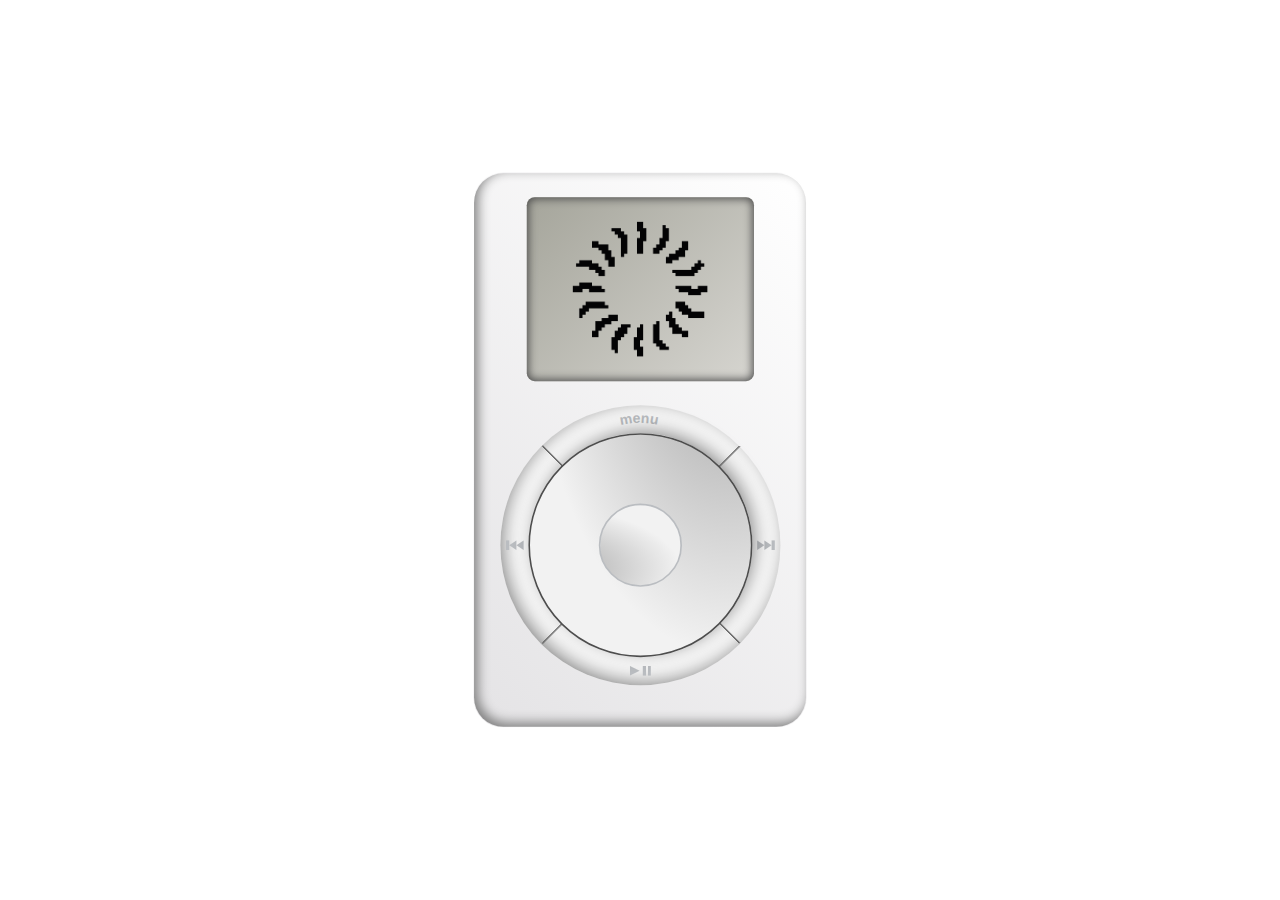
==== commit a58f6312: "cursor and img" ====
--- a/index.html
+++ b/index.html
@@ -11,7 +11,7 @@
 <div class="container">
   <div class="ipod small">
     <div class="screen">
-      <img src="img/pp.png" />
+      <img src="img/sunshine.png" />
 			<div class="title-bar">
 				<div class="play-icon"></div>
 				<div class="title">kamil</div>
--- a/style.css
+++ b/style.css
@@ -6,6 +6,7 @@
 }
 body{
   overflow: hidden;
+  cursor: grab;
 }
 .centered {
   top: 50%;
@@ -269,6 +270,10 @@
   grid-template-columns: repeat(2, 1fr);
   transform: rotate(45deg);
 }
+
+#buttons:hover, .center-button:hover{
+  cursor: pointer;
+}
 #buttons div{
   width: 175px;
   height: 175px;
@@ -287,8 +292,9 @@
 }
 
 img{
-  width: 284px;
-  height: 230px;
+  width: 200px;
+  margin: 15px 42px;
+  height: 200px;
   animation-name: load;
   animation-duration: 4s;
 }
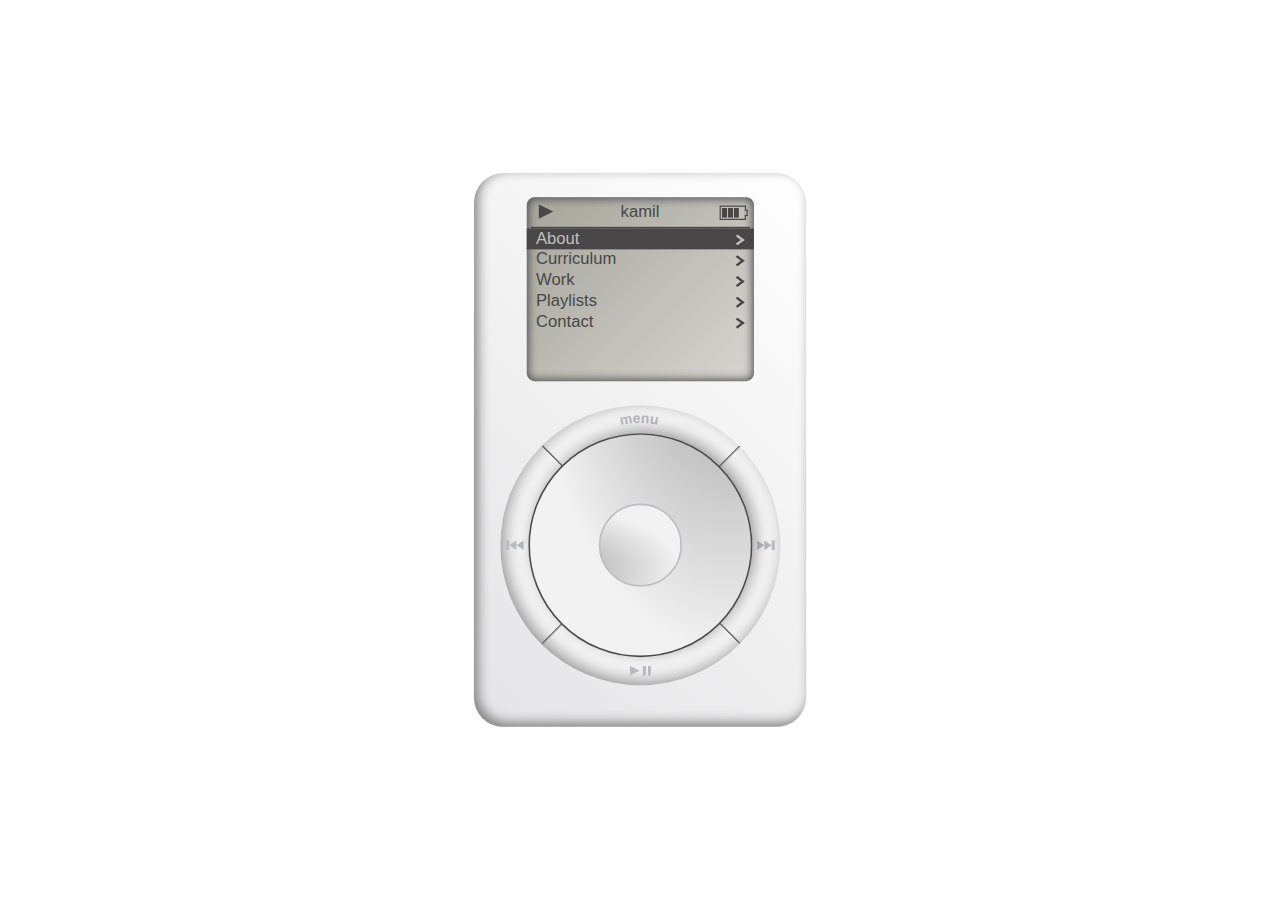
==== commit f6da29a8: "test full" ====
--- a/index.html
+++ b/index.html
@@ -25,8 +25,7 @@
 				<div class="option">Contact</div>
       </div>
       <div class="content about">
-        <p>Uncreative Technologist
-        </p>
+        <p>Uncreative Technologist</p>
       </div>
       <div class="content curriculum">
         <p>xp
@@ -49,8 +48,11 @@
 				<div class="option">Rap Sofa Fusion</div>
       </div>
       <div class="content contact">
-        <p>mail@kamil.ooo
-        </p>
+				<div class="option selected">Mail</div>
+				<div class="option">Direct Line</div>
+				<div class="option">Instagram</div>
+				<div class="option">Twitter</div>
+				<div class="option">Github</div>
       </div>
 		</div>
     <div class="outer-ring">
--- a/style.css
+++ b/style.css
@@ -41,6 +41,15 @@
   font-family: "ChicagoFont", "Arial";
   font-size: 130%;
   color: #484647;
+  z-index: 10;
+}
+.full{
+  width: 100vw;
+  height: 100vh;
+  position: fixed;
+  top: 0;
+  left: 0;
+  margin: 0;
 }
 .title {
   position: absolute;
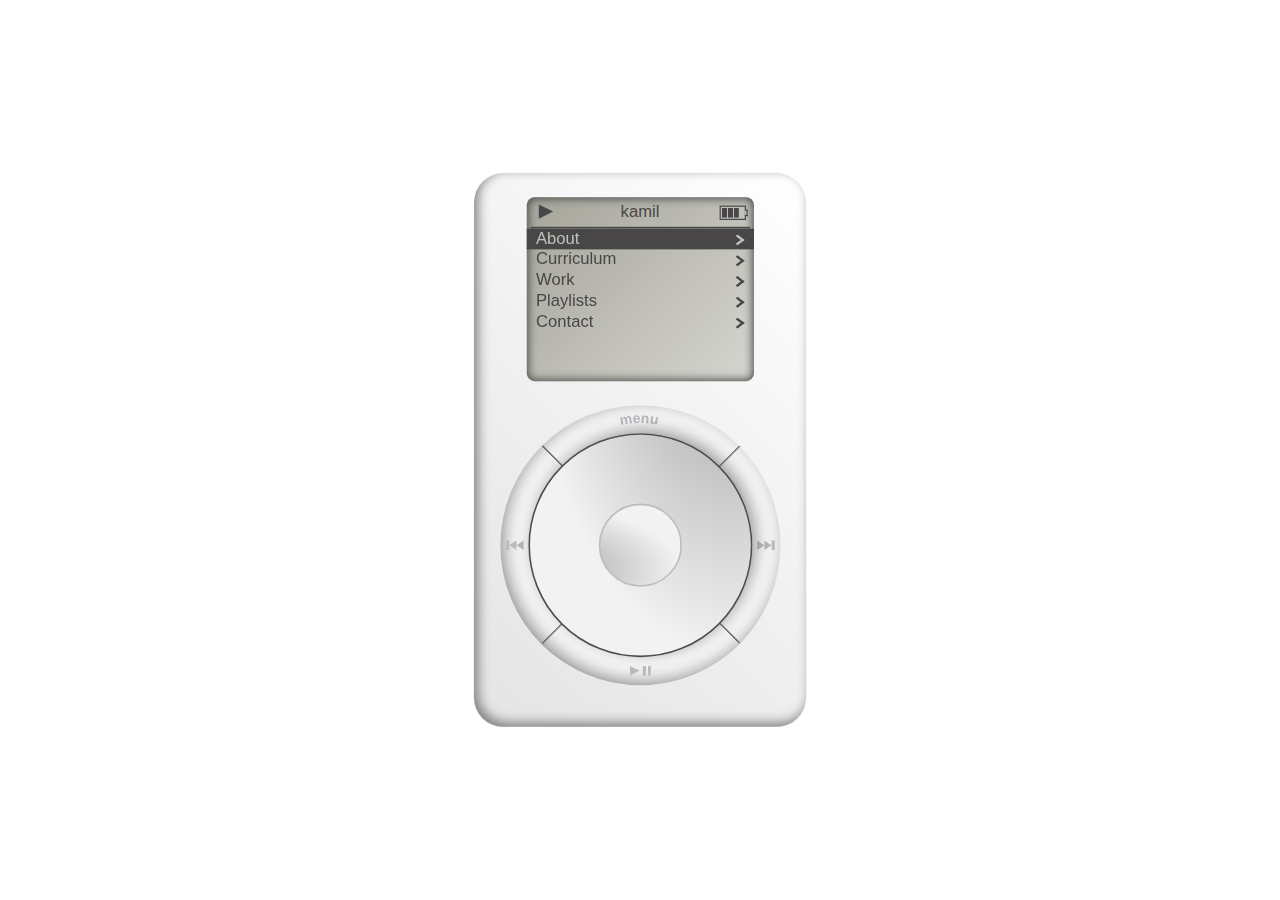
==== commit ffd977c8: "work transition" ====
--- a/index.html
+++ b/index.html
@@ -32,15 +32,9 @@
         </p>
       </div>
       <div class="content work">
-        <p>projects</p>
-        <ul>
-          <li>LV55</li>
-          <li>Mémoire</li>
-          <li>Fast & Focus</li>
-          <li>Watchmyblock</li>
-          <li>Spielplatz</li>
-          <li>ad astra</li>
-        </ul>
+				<div class="option selected">Hip Hop Samples</div>
+				<div class="option">Summer Mojito</div>
+				<div class="option">Rap Sofa Fusion</div>
       </div>
       <div class="content playlists">
 				<div class="option selected">Hip Hop Samples</div>
--- a/style.css
+++ b/style.css
@@ -7,6 +7,7 @@
 body{
   overflow: hidden;
   cursor: grab;
+  transition: 1000ms;
 }
 .centered {
   top: 50%;
@@ -18,6 +19,7 @@
   top: 50%;
   left: 50%;
   transform: translate(-50%, -50%);
+  transition: 800ms;
 }
 .ipod {
   width: 415px;
@@ -29,6 +31,9 @@
 }
 .ipod.small {
   transform: scale(0.8);
+}
+.transition {
+
 }
 .screen {
   position: relative;
@@ -41,15 +46,6 @@
   font-family: "ChicagoFont", "Arial";
   font-size: 130%;
   color: #484647;
-  z-index: 10;
-}
-.full{
-  width: 100vw;
-  height: 100vh;
-  position: fixed;
-  top: 0;
-  left: 0;
-  margin: 0;
 }
 .title {
   position: absolute;
